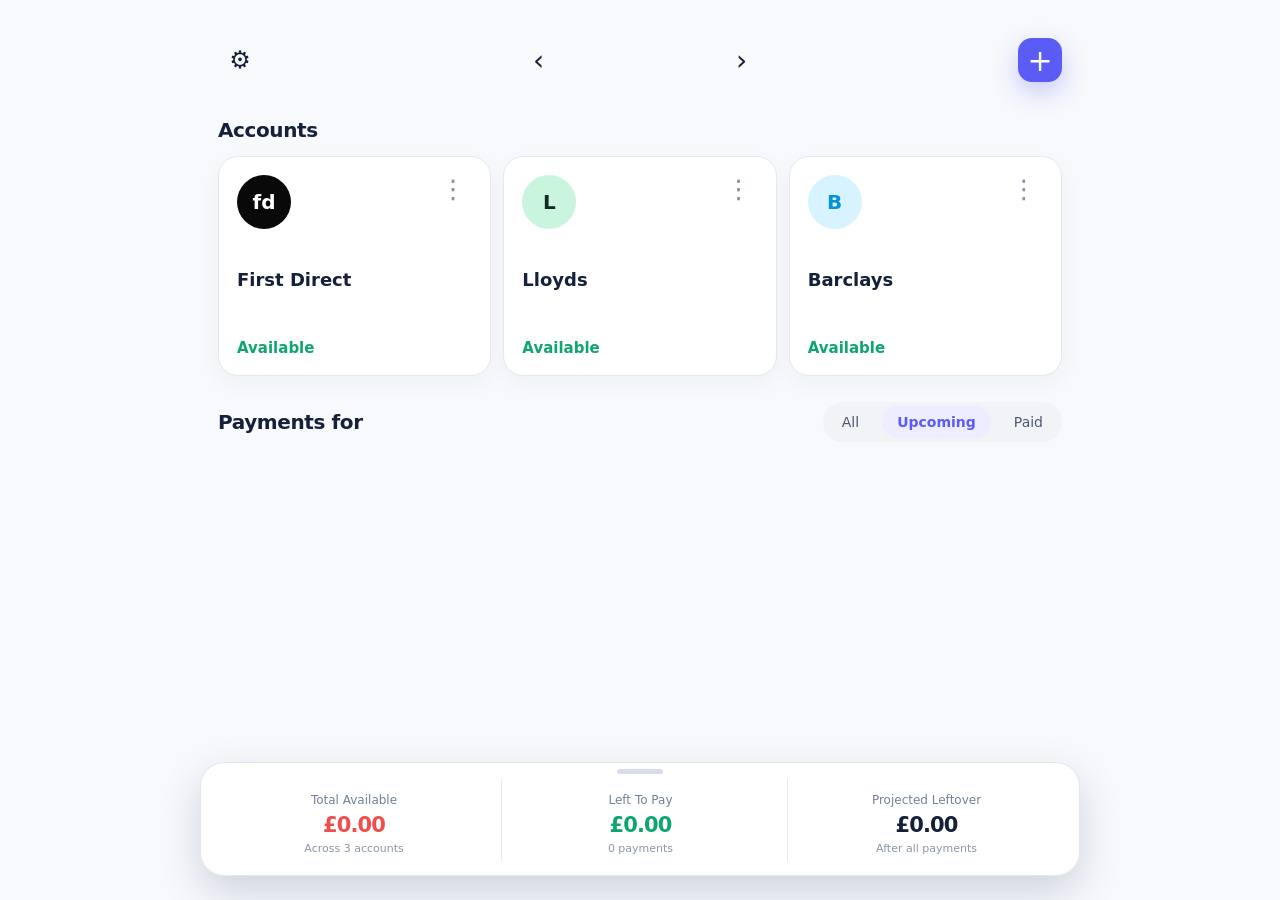
==== money_manager/templates/index.html @ 12789893 "Open wages on the upcoming payday cycle" ====
<!DOCTYPE html>
<html lang="en">
<head>
  <meta charset="UTF-8" />
  <meta name="viewport" content="width=device-width, initial-scale=1, viewport-fit=cover" />
  <meta name="theme-color" content="#f7f9fc" />
  <title>Expense Tracker Prototype</title>
  <style>
    :root{
      --bg:#f7f9fc;
      --card:#ffffff;
      --text:#15203a;
      --muted:#73809a;
      --line:#e3e8f1;
      --purple:#5b5bf5;
      --purple-soft:#eeedff;
      --green:#10a56f;
      --red:#ef4e4e;
      --orange:#ff8a32;
      --shadow:0 14px 40px rgba(25,39,75,.10);
      --radius:22px;
    }

    *{box-sizing:border-box}
    html{background:var(--bg)}
    body{
      margin:0;
      min-height:100vh;
      font-family:Inter,ui-sans-serif,system-ui,-apple-system,BlinkMacSystemFont,"Segoe UI",sans-serif;
      background:var(--bg);
      color:var(--text);
      padding-bottom:190px;
    }

    button,input{font:inherit}
    button{cursor:pointer}

    .desktop-sidebar{display:none}

    .app-shell{
      width:min(100%,900px);
      margin:0 auto;
      padding:18px 18px 40px;
    }

    .mobile-header{
      position:sticky;
      top:0;
      z-index:20;
      display:grid;
      grid-template-columns:44px 1fr 44px;
      align-items:center;
      gap:10px;
      padding:calc(10px + env(safe-area-inset-top)) 0 14px;
      background:rgba(247,249,252,.92);
      backdrop-filter:blur(16px);
    }

    .icon-btn{
      width:44px;height:44px;border:0;border-radius:14px;
      display:grid;place-items:center;
      background:transparent;color:var(--text);
      font-size:24px;
    }

    .add-btn{
      background:var(--purple);
      color:white;
      box-shadow:0 10px 24px rgba(91,91,245,.30);
      font-size:30px;
      font-weight:300;
    }

    .month-control{
      display:flex;
      align-items:center;
      justify-content:center;
      gap:12px;
    }

    .month-control button{
      width:34px;height:34px;border:0;background:transparent;
      font-size:28px;color:var(--text);
    }

    .month-title{
      min-width:145px;
      text-align:center;
      font-weight:850;
      font-size:25px;
      letter-spacing:-.03em;
    }

    .section{
      margin-top:22px;
    }

    .section-head{
      display:flex;
      justify-content:space-between;
      align-items:center;
      gap:12px;
      margin-bottom:14px;
    }

    .section-head h2{
      margin:0;
      font-size:20px;
      letter-spacing:-.02em;
    }

    .accounts-scroll{
      display:grid;
      grid-auto-flow:column;
      grid-auto-columns:minmax(210px,72%);
      gap:12px;
      overflow-x:auto;
      padding-bottom:4px;
      scroll-snap-type:x mandatory;
      scrollbar-width:none;
    }
    .accounts-scroll::-webkit-scrollbar{display:none}

    .account-card{
      scroll-snap-align:start;
      border:1px solid var(--line);
      background:var(--card);
      border-radius:20px;
      padding:18px;
      min-height:210px;
      box-shadow:0 8px 22px rgba(35,49,85,.04);
      display:flex;
      flex-direction:column;
      justify-content:space-between;
    }

    .account-top{
      display:flex;
      align-items:flex-start;
      justify-content:space-between;
      gap:12px;
    }

    .account-logo{
      width:54px;height:54px;border-radius:50%;
      display:grid;place-items:center;
      font-weight:900;font-size:20px;
    }

    .fd{background:#090909;color:white}
    .ll{background:#c9f4de;color:#122a24}
    .ba{background:#d7f3ff;color:#0694d9}

    .menu-dots{
      border:0;background:transparent;color:#8490a6;
      font-size:26px;line-height:1;
    }

    .account-name{
      font-size:18px;
      font-weight:750;
      margin-bottom:8px;
    }

    .balance-input{
      width:100%;
      border:0;
      padding:0;
      background:transparent;
      color:var(--text);
      font-size:28px;
      font-weight:850;
      outline:none;
    }

    .available{
      margin-top:8px;
      font-size:15px;
      font-weight:700;
      color:var(--green);
    }

    .filter-tabs{
      display:flex;
      gap:8px;
      background:#f1f3f7;
      border-radius:999px;
      padding:4px;
    }

    .filter-tabs button{
      border:0;
      background:transparent;
      color:#4d5870;
      padding:8px 15px;
      border-radius:999px;
      font-size:14px;
    }

    .filter-tabs button.active{
      background:var(--purple-soft);
      color:var(--purple);
      font-weight:750;
    }

    .payments{
      display:grid;
      gap:9px;
    }

    .payment-card{
      display:grid;
      grid-template-columns:48px minmax(0,1fr) auto 34px 26px;
      align-items:center;
      gap:12px;
      background:var(--card);
      border:1px solid var(--line);
      border-radius:18px;
      padding:13px 12px;
      min-height:82px;
      box-shadow:0 5px 16px rgba(35,49,85,.035);
    }

    .payment-card.paid{
      opacity:.68;
      background:#f7fbf9;
    }

    .payment-card.auto-payment{
      grid-template-columns:48px minmax(0,1fr) auto 26px;
    }

    .payment-icon{
      width:46px;height:46px;border-radius:50%;
      display:grid;place-items:center;
      background:#fff0e6;color:var(--orange);
      font-size:19px;font-weight:850;
      overflow:hidden;
    }
    .payment-icon.custom-icon{font-size:22px}
    .payment-icon img{width:100%;height:100%;object-fit:cover}

    .payment-card:nth-child(3n+2) .payment-icon{background:#eeebff;color:var(--purple)}
    .payment-card:nth-child(3n+3) .payment-icon{background:#e4f7ff;color:#149bd1}

    .payment-copy{min-width:0}
    .payment-name{
      font-size:16px;
      font-weight:780;
      white-space:nowrap;
      overflow:hidden;
      text-overflow:ellipsis;
    }

    .payment-meta{
      margin-top:5px;
      color:var(--red);
      font-size:13px;
    }

    .payment-card.paid .payment-meta{color:var(--green)}

    .amount-input{
      width:94px;
      border:0;
      background:transparent;
      text-align:right;
      font-size:17px;
      font-weight:800;
      color:var(--text);
      padding:4px;
    }

    .check{
      width:28px;height:28px;
      border:2px solid #b7c0cf;
      border-radius:7px;
      background:white;
      display:grid;place-items:center;
      color:white;
      padding:0;
      font-size:17px;
    }

    .check.on{
      background:var(--green);
      border-color:var(--green);
    }

    .more{
      border:0;background:transparent;color:#8a95a9;
      font-size:22px;padding:0;
    }

    .payment-editor{
      grid-column:2 / -1;
      display:none;
      grid-template-columns:1fr 110px 110px auto;
      gap:8px;
      padding-top:10px;
      border-top:1px solid var(--line);
    }

    .payment-card.editing .payment-editor{display:grid}

    .payment-editor input{
      width:100%;
      border:1px solid var(--line);
      border-radius:10px;
      padding:9px 10px;
      background:white;
    }

    .danger{
      border:0;border-radius:10px;
      padding:9px 12px;
      background:#fff0f0;color:var(--red);
    }

    .add-payment-panel{
      display:none;
      margin-top:12px;
      padding:14px;
      border:1px solid var(--line);
      border-radius:18px;
      background:white;
      grid-template-columns:1fr 1fr 110px 100px auto;
      gap:9px;
    }
    .add-payment-panel.open{display:grid}
    .recurring-card{grid-template-columns:48px minmax(0,1fr) 94px 28px 28px}
    .recurring-card .payment-editor{grid-column:2 / -1;grid-template-columns:1fr}
    .add-payment-panel input{
      width:100%;
      border:1px solid var(--line);
      border-radius:11px;
      padding:10px;
    }

    .primary{
      border:0;
      border-radius:11px;
      background:var(--purple);
      color:white;
      padding:10px 14px;
      font-weight:750;
    }

    .empty{
      border:1px dashed #cfd6e3;
      border-radius:18px;
      padding:30px 18px;
      text-align:center;
      color:var(--muted);
      background:white;
    }

    .month-history{
      display:flex;
      gap:8px;
      overflow-x:auto;
      padding-bottom:4px;
      scrollbar-width:none;
    }
    .month-history::-webkit-scrollbar{display:none}
    .calendar-list,.settings-grid,.wage-grid{display:grid;gap:12px}
    .calendar-item,label,.wage-card{border:1px solid var(--line);border-radius:18px;background:white;padding:14px}
    label{display:grid;gap:8px;font-weight:800} label small{font-weight:500;color:var(--muted)} textarea{width:100%;border:1px solid var(--line);border-radius:12px;padding:10px;font:inherit}
    .wage-nav{display:flex;align-items:center;justify-content:center;gap:10px;margin-bottom:14px}
    .wage-cycle-title{font-size:17px;font-weight:900;text-align:center}
    .wage-cycle-sub{margin-top:4px;color:var(--muted);font-size:13px;text-align:center}
    .wage-settings{display:grid;grid-template-columns:repeat(4,minmax(0,1fr));gap:10px}
    .wage-week-head{display:flex;justify-content:space-between;align-items:center;gap:10px;cursor:pointer}
    .wage-week-head h3{margin:0;font-size:17px}.wage-week-total{font-weight:900;color:var(--green)}
    .wage-week-body{margin-top:12px}.wage-week-actions{display:flex;align-items:center;gap:8px}.wage-week-toggle{color:var(--muted);font-size:18px}.wage-card.expanded .wage-week-toggle{transform:rotate(180deg)}
    .wage-fields{display:grid;grid-template-columns:repeat(4,minmax(0,1fr));gap:10px}
    .wage-field{display:grid;gap:6px;font-weight:800;color:var(--text)}
    .wage-field span{font-size:12px;color:var(--muted)}
    .wage-field input{width:100%;min-height:44px;border:1px solid rgba(255,255,255,.7);border-radius:12px;padding:10px;font:inherit;font-size:16px;background:rgba(255,255,255,.82)}
    #wageWeeks{display:grid;gap:12px}
    .wage-card.week-colour-1{background:#fff7ed;border-color:#fed7aa}
    .wage-card.week-colour-2{background:#eef2ff;border-color:#c7d2fe}
    .wage-card.week-colour-3{background:#ecfdf5;border-color:#bbf7d0}
    .wage-card.week-colour-4{background:#fdf2f8;border-color:#fbcfe8}
    .wage-results{display:grid;grid-template-columns:repeat(3,1fr);gap:8px;margin-top:12px;color:var(--muted);font-size:13px}.wage-results strong{display:block;color:var(--text);font-size:16px;margin-top:3px}
    .wage-import-actions{display:flex;flex-wrap:wrap;gap:8px;align-items:center}.wage-import-actions .status{color:var(--muted);font-size:13px}
    .wage-import-preview{display:grid;gap:12px}.import-comparison{display:grid;grid-template-columns:repeat(4,minmax(0,1fr));gap:8px}.import-week{border:1px solid var(--line);border-radius:12px;padding:10px;background:#f8fafc}.import-week strong,.import-week span{display:block}.import-week span{font-size:12px;color:var(--muted);margin-top:5px}
    .shift-table{width:100%;border-collapse:collapse;font-size:13px}.shift-table th,.shift-table td{text-align:left;padding:8px;border-bottom:1px solid var(--line)}.shift-table-wrap{overflow-x:auto}.import-warning{color:var(--orange);font-weight:700}
    .validation-message{color:var(--red);font-size:13px;font-weight:750;margin-top:8px}
    .calendar-item strong{display:block}.calendar-item span{color:var(--muted);font-size:13px}
    .month-pill{
      white-space:nowrap;
      border:1px solid var(--line);
      background:white;
      border-radius:999px;
      padding:8px 12px;
      color:var(--muted);
    }
    .month-pill.active{
      background:var(--purple);
      color:white;
      border-color:var(--purple);
    }

    .floating-summary{
      position:fixed;
      left:50%;
      bottom:76px;
      transform:translateX(-50%);
      z-index:40;
      width:min(calc(100% - 24px),880px);
      background:rgba(255,255,255,.97);
      backdrop-filter:blur(20px);
      border:1px solid rgba(224,229,239,.95);
      border-radius:24px;
      box-shadow:0 16px 40px rgba(25,39,75,.18);
      padding:16px 14px 14px;
      display:grid;
      grid-template-columns:repeat(3,1fr);
      gap:8px;
    }

    .summary-grab{
      position:absolute;
      left:50%;top:6px;transform:translateX(-50%);
      width:46px;height:5px;border-radius:999px;background:#d8dde7;
    }

    .summary-item{
      padding:14px 8px 6px;
      text-align:center;
      min-width:0;
    }
    .summary-item + .summary-item{border-left:1px solid var(--line)}
    .summary-label{font-size:12px;color:var(--muted)}
    .summary-value{
      margin-top:6px;
      font-size:21px;
      font-weight:900;
      letter-spacing:-.04em;
      white-space:nowrap;
    }
    .summary-sub{
      margin-top:5px;
      font-size:11px;
      color:#8a95a8;
    }
    .summary-item:nth-child(2) .summary-value{color:var(--red)}
    .summary-item:nth-child(3) .summary-value{color:var(--green)}
    .floating-summary.wage-summary .summary-item:nth-child(2) .summary-value{color:var(--orange)}

    .bottom-nav{
      position:fixed;
      left:0;right:0;bottom:0;
      z-index:35;
      height:72px;
      padding-bottom:env(safe-area-inset-bottom);
      display:grid;
      grid-template-columns:repeat(5,1fr);
      background:rgba(255,255,255,.97);
      backdrop-filter:blur(18px);
      border-top:1px solid var(--line);
    }

    .bottom-nav button{
      border:0;background:transparent;color:#69768f;
      display:flex;flex-direction:column;align-items:center;justify-content:center;
      gap:4px;font-size:12px;
    }
    .bottom-nav button.active{color:var(--purple)}
    .nav-icon{font-size:22px}

    @media (min-width:760px){
      body{padding-bottom:170px}
      .app-shell{padding:28px 28px 50px}
      .accounts-scroll{
        grid-auto-flow:initial;
        grid-template-columns:repeat(3,1fr);
        overflow:visible;
      }
      .account-card{min-height:220px}
      .payment-card{
        grid-template-columns:52px minmax(0,1fr) 130px 38px 28px;
        padding:14px 16px;
      }
      .payment-card.auto-payment{grid-template-columns:52px minmax(0,1fr) 130px 28px}
      .amount-input{width:120px}
      .floating-summary{bottom:24px}
      .bottom-nav{display:none}
    }

    @media (max-width:520px){
      .month-title{font-size:22px;min-width:125px}
      .filter-tabs button{padding:7px 11px;font-size:13px}
      .payment-card{grid-template-columns:46px minmax(0,1fr) 86px 30px 22px;gap:9px}
      .payment-card.auto-payment{grid-template-columns:46px minmax(0,1fr) 86px 22px}
      .amount-input{width:86px;font-size:16px}
      .payment-editor,.add-payment-panel,.wage-settings,.wage-fields{grid-template-columns:1fr 1fr}
      .wage-results{grid-template-columns:1fr}
      .summary-label{font-size:11px}
      .summary-value{font-size:18px}
      .summary-sub{display:none}
    }
  </style>
</head>
<body>
  <main class="app-shell">
    <header class="mobile-header">
      <button class="icon-btn" id="openSettings" aria-label="Settings">⚙</button>
      <div class="month-control">
        <button id="prevMonth" aria-label="Previous month">‹</button>
        <div class="month-title" id="monthLabel"></div>
        <button id="nextMonth" aria-label="Next month">›</button>
      </div>
      <button class="icon-btn add-btn" id="topAddPayment" aria-label="Add payment">+</button>
    </header>

    <section class="section overview-view">
      <div class="section-head">
        <h2>Accounts</h2>
      </div>

      <div class="accounts-scroll">
        <article class="account-card">
          <div class="account-top">
            <div class="account-logo fd">fd</div>
            <button class="menu-dots" aria-label="Account menu">⋮</button>
          </div>
          <div>
            <div class="account-name">First Direct</div>
            <input class="balance-input" id="firstDirect" type="text" inputmode="decimal" />
            <div class="available" id="firstDirectStatus">Available</div>
          </div>
        </article>

        <article class="account-card">
          <div class="account-top">
            <div class="account-logo ll">L</div>
            <button class="menu-dots" aria-label="Account menu">⋮</button>
          </div>
          <div>
            <div class="account-name">Lloyds</div>
            <input class="balance-input" id="lloyds" type="text" inputmode="decimal" />
            <div class="available">Available</div>
          </div>
        </article>

        <article class="account-card">
          <div class="account-top">
            <div class="account-logo ba">B</div>
            <button class="menu-dots" aria-label="Account menu">⋮</button>
          </div>
          <div>
            <div class="account-name">Barclays</div>
            <input class="balance-input" id="barclays" type="text" inputmode="decimal" />
            <div class="available">Available</div>
          </div>
        </article>
      </div>
    </section>

    <section class="section overview-view">
      <div class="section-head">
        <h2>Payments for <span id="activePaydayLabel"></span></h2>
        <div class="filter-tabs">
          <button data-filter="all">All</button>
          <button class="active" data-filter="upcoming">Upcoming</button>
          <button data-filter="paid">Paid</button>
        </div>
      </div>

      <div class="payments" id="paymentsList"></div>

      <div class="add-payment-panel" id="addPanel">
        <input id="newName" placeholder="Payment name" />
        <input id="newAmount" type="number" step="0.01" placeholder="Amount" />
        <input id="newDay" type="number" min="1" max="31" placeholder="Due day" />
        <button class="primary" id="addPayment">Add</button>
      </div>
    </section>

    <section class="section app-view" id="calendarView" hidden>
      <div class="section-head"><h2>Payday calendar</h2></div>
      <div class="calendar-list" id="calendarList"></div>
    </section>

    <section class="section app-view" id="historyView" hidden>
      <div class="section-head"><h2>Payday history</h2></div>
      <div class="month-history" id="monthHistory"></div>
    </section>

    <section class="section app-view" id="wagesView" hidden>
      <div class="section-head"><h2>Wage Forecast</h2></div>
      <div class="wage-nav">
        <div>
          <div class="wage-cycle-title" id="wageCycleTitle"></div>
          <div class="wage-cycle-sub">Four consecutive payroll weeks</div>
        </div>
      </div>
      <div class="wage-grid">
        <div class="wage-card">
          <div class="validation-message" id="wageValidation" hidden></div>
          <div class="wage-import-actions"><button id="testRota">Test Rota Importer connection</button><button id="restoreRota" hidden>Restore pre-import values</button><span class="status" id="rotaStatus"></span></div>
        </div>
        <div class="wage-card wage-import-preview" id="rotaPreview" hidden></div>
        <div id="wageWeeks"></div>
      </div>
    </section>

    <section class="section app-view" id="settingsView" hidden>
      <div class="section-head"><h2>Settings</h2><button class="primary" id="saveSettings">Save</button></div>
      <div class="settings-grid">
        <label>Paydays <small>Use exact dates, one per line. The app builds periods from these dates instead of months.</small><textarea id="paydaysInput" rows="7"></textarea></label>
        <label>Daily food amount <small>Used to calculate Food automatically from the days left in the current pay cycle.</small><input id="dailyFoodAmount" type="number" step="0.01" min="0" /></label>
        <label>Daily petrol amount <small>Used to calculate Petrol automatically from the days left in the current pay cycle.</small><input id="dailyPetrolAmount" type="number" step="0.01" min="0" /></label>
        <label>Hourly rate <small>Used by all wage calculations.</small><input id="wageHourlyRate" type="number" step="0.01" min="0" inputmode="decimal" /></label>
        <label>PAYE % <small>Estimated tax deduction for wage forecasts.</small><input id="wagePayePercent" type="number" step="0.01" min="0" max="100" inputmode="decimal" /></label>
        <label>NI % <small>Estimated national insurance deduction for wage forecasts.</small><input id="wageNiPercent" type="number" step="0.01" min="0" max="100" inputmode="decimal" /></label>
        <label>Fixed deductions <small>Fixed deductions taken after PAYE and NI.</small><input id="wageFixedDeductions" type="number" step="0.01" min="0" inputmode="decimal" /></label>
        <div>
          <h3>Recurring payments</h3>
          <div id="recurringList" class="payments"></div>
          <div class="add-payment-panel open recurring-add">
            <input id="recName" placeholder="Name" />
            <input id="recIcon" placeholder="Icon (emoji or image URL)" />
            <input id="recAmount" type="number" step="0.01" placeholder="Amount" />
            <input id="recDay" type="number" min="1" max="31" placeholder="Due day" />
            <button class="primary" id="addRecurring">Add recurring</button>
          </div>
        </div>
      </div>
    </section>
  </main>

  <aside class="floating-summary" aria-label="Budget totals">
    <div class="summary-grab"></div>
    <div class="summary-item">
      <div class="summary-label">Total Available</div>
      <div class="summary-value" id="totalAvailable">£0.00</div>
      <div class="summary-sub">Across 3 accounts</div>
    </div>
    <div class="summary-item">
      <div class="summary-label">Left To Pay</div>
      <div class="summary-value" id="leftToPay">£0.00</div>
      <div class="summary-sub" id="remainingPayments">0 payments</div>
    </div>
    <div class="summary-item">
      <div class="summary-label">Projected Leftover</div>
      <div class="summary-value" id="leftover">£0.00</div>
      <div class="summary-sub">After all payments</div>
    </div>
  </aside>

  <nav class="bottom-nav" aria-label="Main navigation">
    <button class="active" data-view="overview"><span class="nav-icon">⌂</span><span>Overview</span></button>
    <button data-view="calendar"><span class="nav-icon">▣</span><span>Calendar</span></button>
    <button data-view="history"><span class="nav-icon">↶</span><span>History</span></button>
    <button data-view="wages"><span class="nav-icon">£</span><span>Wages</span></button>
    <button data-view="settings"><span class="nav-icon">⚙</span><span>Settings</span></button>
  </nav>

<script>
  const formatMoney = value => new Intl.NumberFormat('en-GB', {style:'currency', currency:'GBP'}).format(Number(value || 0));
  const pad = n => String(n).padStart(2,'0');
  const dateKey = d => `${d.getFullYear()}-${pad(d.getMonth()+1)}-${pad(d.getDate())}`;
  const parseLocalDate = value => { const [y,m,d] = value.split('-').map(Number); return new Date(y, m - 1, d); };
  const paydayName = value => parseLocalDate(value).toLocaleDateString('en-GB',{day:'numeric',month:'long',year:'numeric'});

  const parseMoney = value => Number(String(value || '').replace(/[^0-9.-]/g, '')) || 0;
  const clampNumber = (value, min = 0, max = Infinity) => Math.min(max, Math.max(min, Number(value || 0) || 0));
  const clampMinutes = value => Math.floor(clampNumber(value, 0, 59));
  const addDays = (date, days) => { const next = new Date(date); next.setDate(next.getDate() + days); return next; };
  const isAutoDailyPayment = payment => ['food', 'petrol'].includes(String(payment.name || '').trim().toLowerCase());
  const dailyAmountFor = payment => String(payment.name || '').trim().toLowerCase() === 'food' ? Number(state.settings.dailyFoodAmount || 0) : Number(state.settings.dailyPetrolAmount || 0);
  function daysLeftInPayCycle(){
    const today = new Date(); today.setHours(0,0,0,0);
    const nextPayday = nextPaydayAfterToday();
    if(!nextPayday) return 0;
    const payday = parseLocalDate(nextPayday); payday.setHours(0,0,0,0);
    return Math.max(0, Math.ceil((payday - today) / 86400000));
  }
  function isCurrentPaydayPeriod(){
    return currentPayday === currentPaydayPeriod();
  }
  function isFuturePaydayPeriod(){
    return currentPayday > currentPaydayPeriod();
  }
  function recurringAmountFor(payment){
    const recurring = state.recurringPayments.find(item => item.id === payment.recurringId || String(item.name || '').trim().toLowerCase() === String(payment.name || '').trim().toLowerCase());
    return Number((recurring || payment).amount || 0);
  }
  function calculatedPaymentAmount(payment){
    return Number(payment.amount || 0);
  }
  function syncAutomaticPayments(){
    const data = ensurePayday();
    const useDailyCalculation = isCurrentPaydayPeriod();
    data.payments.forEach(payment => {
      if(isAutoDailyPayment(payment)){
        payment.paid = false;
        payment.amount = Number((useDailyCalculation ? daysLeftInPayCycle() * dailyAmountFor(payment) : recurringAmountFor(payment)).toFixed(2));
      }
    });
  }

  let state = {settings:{paydays:[], dailyFoodAmount:15, dailyPetrolAmount:3.71}, recurringPayments:[], months:{}, wageForecast:{settings:{hourlyRate:14.48,payePercent:10,niPercent:8,fixedDeductions:15.4},cycles:{}}};
  let currentPayday = null;
  let currentWagePayday = null;
  let activeFilter = 'upcoming';
  let activeView = 'overview';

  async function apiSave(){
    await fetch('api/budget', {method:'PUT', headers:{'Content-Type':'application/json'}, body:JSON.stringify(state)});
  }

  function sortedPaydays(){
    return [...new Set(state.settings.paydays)].filter(Boolean).sort();
  }

  function unlockDateForPayday(paydayKey){
    const payday = parseLocalDate(paydayKey);
    const daysSinceMonday = (payday.getDay() + 6) % 7;
    return addDays(payday, -daysSinceMonday);
  }

  function isFirstDirectUnlocked(paydayKey){
    const today = new Date(); today.setHours(0,0,0,0);
    return today >= unlockDateForPayday(paydayKey);
  }

  function currentPaydayPeriod(){
    const today = dateKey(new Date());
    const paydays = sortedPaydays();
    return [...paydays].reverse().find(day => day <= today) || paydays.find(day => day > today) || today;
  }

  function nextPaydayAfterToday(){
    const today = dateKey(new Date());
    return sortedPaydays().find(day => day > today);
  }

  function nearestPayday(){
    return currentPaydayPeriod();
  }


  const companyIcons = {
    rent:'🏠', 'council tax':'🏛️', internet:'🌐', energy:'⚡', water:'💧', 'energy credit':'⚡', 'car tax':'🚗', aa:'🛟', admiral:'🚘', petrol:'⛽', barclayloan:'🏦', 'icloud drive':'☁️', vodafone:'📱', food:'🛒', 'youtube premium':'▶️', 'google drive':'△', 'first direct':'🏦', 'apple care':'🍎', barclaycard:'💳', puregym:'🏋️', chatgpt:'✦', paypal:'P'
  };

  function companyIconFor(name){
    return companyIcons[String(name || '').trim().toLowerCase()] || '';
  }

  function iconMarkup(payment){
    const icon = String(payment.icon || companyIconFor(payment.name) || '').trim();
    if(icon){
      const safeIcon = escapeHtml(icon);
      const isRemoteImage = /^https?:\/\//i.test(icon);
      const isImage = isRemoteImage || icon.startsWith('data:image/');
      const imageSrc = isRemoteImage ? `api/icon?url=${encodeURIComponent(icon)}` : safeIcon;
      return `<div class="payment-icon custom-icon">${isImage ? `<img src="${imageSrc}" alt="" loading="lazy">` : safeIcon}</div>`;
    }
    return `<div class="payment-icon">${escapeHtml(String(payment.name || '').slice(0,2).toUpperCase())}</div>`;
  }

  function escapeHtml(value){
    return String(value).replace(/[&<>"']/g, char => ({'&':'&amp;','<':'&lt;','>':'&gt;','"':'&quot;',"'":'&#39;'}[char]));
  }

  function paymentFromRecurring(payment){
    return {...payment, icon: payment.icon || companyIconFor(payment.name), id:crypto.randomUUID?.() || String(Math.random()), recurringId:payment.id, paid:false};
  }

  function syncRecurringPaymentsForPayday(paydayKey){
    const month = state.months[paydayKey];
    if(!month) return;
    month.payments ||= [];
    const isFutureMonth = paydayKey > currentPaydayPeriod();
    const activeRecurring = state.recurringPayments.filter(payment => payment.active !== false);
    activeRecurring.forEach(recurring => {
      const existing = month.payments.find(payment => payment.recurringId === recurring.id);
      if(existing){
        existing.name = recurring.name;
        existing.day = recurring.day;
        existing.icon = recurring.icon || companyIconFor(recurring.name);
        const usesCurrentDailyAmount = !isFutureMonth && isAutoDailyPayment(existing);
        if(!usesCurrentDailyAmount && (isFutureMonth || !existing.paid)) existing.amount = Number(recurring.amount || 0);
      }else if(isFutureMonth){
        month.payments.push(paymentFromRecurring(recurring));
      }
    });
    if(isFutureMonth){
      const activeIds = new Set(activeRecurring.map(payment => payment.id));
      month.payments = month.payments.filter(payment => !payment.recurringId || activeIds.has(payment.recurringId));
    }
  }

  function syncFutureRecurringPayments(){
    Object.keys(state.months).forEach(syncRecurringPaymentsForPayday);
  }

  function ensurePayday(){
    if(!currentPayday) currentPayday = nearestPayday();
    if(!state.months[currentPayday]){
      state.months[currentPayday] = {
        balances:{firstDirect:0,lloyds:0,barclays:0},
        payments: state.recurringPayments.filter(p=>p.active !== false).map(paymentFromRecurring)
      };
    }
    syncRecurringPaymentsForPayday(currentPayday);
    return state.months[currentPayday];
  }

  function dueDate(day){
    const base = parseLocalDate(currentPayday);
    const due = new Date(base.getFullYear(), base.getMonth(), Math.min(Number(day)||1,31));
    if(due < base) due.setMonth(due.getMonth()+1);
    return due;
  }

  function dueText(day, paid){
    return `${paid ? 'Paid' : 'Due'} ${dueDate(day).toLocaleDateString('en-GB',{day:'numeric',month:'short',year:'numeric'})}`;
  }

  function render(){
    const data = ensurePayday();
    document.getElementById('monthLabel').textContent = paydayName(currentPayday);
    document.getElementById('activePaydayLabel').textContent = paydayName(currentPayday);
    const futurePayday = isFuturePaydayPeriod();
    const firstDirectUnlocked = !futurePayday || isFirstDirectUnlocked(currentPayday);
    if(futurePayday && firstDirectUnlocked && !data.firstDirectEstimateApplied){
      data.balances.firstDirect = calculateWageTotals(currentPayday).net;
      data.firstDirectEstimateApplied = true;
      apiSave();
    }
    ['firstDirect','lloyds','barclays'].forEach(id=>{
      const input = document.getElementById(id);
      const estimatedFirstDirect = id === 'firstDirect' && futurePayday && !firstDirectUnlocked;
      const displayValue = estimatedFirstDirect ? calculateWageTotals(currentPayday).net : (data.balances[id] || 0);
      input.value = formatMoney(displayValue);
      input.readOnly = estimatedFirstDirect;
      input.onfocus = () => input.select();
      input.oninput = e => { if(estimatedFirstDirect) return; data.balances[id] = parseMoney(e.target.value); apiSave(); updateSummary(); };
      input.onblur = () => input.value = formatMoney(estimatedFirstDirect ? calculateWageTotals(currentPayday).net : (data.balances[id] || 0));
    });
    firstDirectStatus.textContent = futurePayday && !firstDirectUnlocked ? 'Estimated' : 'Available';
    renderPayments(); updateSummary(); renderHistory(); renderCalendar(); renderWages(); renderSettings(); setView(activeView);
  }

  function renderPayments(){
    syncAutomaticPayments();
    const data = ensurePayday(); const list = document.getElementById('paymentsList'); list.innerHTML = '';
    const filtered = data.payments.filter(p => activeFilter === 'all' || (activeFilter === 'paid' ? p.paid : !p.paid)).sort((a,b)=>Number(a.paid)-Number(b.paid) || dueDate(a.day)-dueDate(b.day));
    if(!filtered.length){ list.innerHTML = `<div class="empty">No ${activeFilter === 'all' ? '' : activeFilter} payments for this payday.</div>`; return; }
    filtered.forEach(payment=>{
      const row = document.createElement('article'); row.className = `payment-card ${payment.paid ? 'paid' : ''} ${isAutoDailyPayment(payment) ? 'auto-payment' : ''}`;
      row.innerHTML = `${iconMarkup(payment)}<div class="payment-copy"><div class="payment-name">${payment.name}</div><div class="payment-meta">Payment date: ${payment.day || 1} · ${dueText(payment.day,payment.paid)}${isAutoDailyPayment(payment) && isCurrentPaydayPeriod() ? ` · ${daysLeftInPayCycle()} days × ${formatMoney(dailyAmountFor(payment))}` : ''}</div></div><input class="amount-input" type="text" inputmode="decimal" value="${formatMoney(payment.amount)}" ${isAutoDailyPayment(payment) || payment.paid ? 'readonly' : ''}>${isAutoDailyPayment(payment) ? '' : `<button class="check ${payment.paid?'on':''}">${payment.paid?'✓':''}</button>`}<button class="more">⋮</button><div class="payment-editor"><input class="edit-name" value="${payment.name}" ${isAutoDailyPayment(payment) ? 'readonly' : ''}><input class="edit-day" type="number" min="1" max="31" value="${payment.day}"><input class="edit-amount" type="text" inputmode="decimal" value="${formatMoney(payment.amount)}" ${isAutoDailyPayment(payment) || payment.paid ? 'readonly' : ''}><button class="danger">Delete</button></div>`;
      row.querySelector('.amount-input').onchange = e => { if(isAutoDailyPayment(payment) || payment.paid) return; payment.amount = parseMoney(e.target.value); apiSave(); updateSummary(); renderPayments(); };
      const checkButton = row.querySelector('.check');
      if(checkButton) checkButton.onclick = () => { payment.paid = !payment.paid; apiSave(); render(); };
      row.querySelector('.more').onclick = () => row.classList.toggle('editing');
      row.querySelector('.edit-name').onchange = e => { payment.name = e.target.value.trim() || payment.name; apiSave(); renderPayments(); };
      row.querySelector('.edit-day').onchange = e => { payment.day = Math.max(1,Math.min(31,Number(e.target.value || 1))); apiSave(); renderPayments(); };
      row.querySelector('.edit-amount').onchange = e => { if(isAutoDailyPayment(payment) || payment.paid) return; payment.amount = parseMoney(e.target.value); apiSave(); render(); };
      row.querySelector('.danger').onclick = () => { data.payments = data.payments.filter(p=>p.id!==payment.id); apiSave(); render(); };
      list.appendChild(row);
    });
  }

  function updateSummary(){
    const summary = document.querySelector('.floating-summary');
    summary.classList.toggle('wage-summary', activeView === 'wages');
    if(activeView === 'wages'){
      const totals = calculateWageTotals();
      document.querySelectorAll('.summary-label')[0].textContent = 'Gross Pay';
      document.querySelectorAll('.summary-label')[1].textContent = 'Deductions';
      document.querySelectorAll('.summary-label')[2].textContent = 'Estimated Net';
      document.getElementById('totalAvailable').textContent = formatMoney(totals.gross);
      document.getElementById('leftToPay').textContent = formatMoney(totals.deductions);
      document.getElementById('leftover').textContent = formatMoney(totals.net);
      document.querySelectorAll('.summary-sub')[0].textContent = totals.basicLabel;
      document.getElementById('remainingPayments').textContent = `${formatMoney(totals.paye)} PAYE · ${formatMoney(totals.ni)} NI`;
      document.querySelectorAll('.summary-sub')[2].textContent = 'After estimated deductions';
      return;
    }
    document.querySelectorAll('.summary-label')[0].textContent = 'Total Available';
    document.querySelectorAll('.summary-label')[1].textContent = 'Left To Pay';
    document.querySelectorAll('.summary-label')[2].textContent = 'Projected Leftover';
    const usingWageEstimate = isFuturePaydayPeriod() && !isFirstDirectUnlocked(currentPayday);
    document.querySelectorAll('.summary-sub')[0].textContent = usingWageEstimate ? 'Estimated net from wages' : 'Across 3 accounts';
    document.querySelectorAll('.summary-sub')[2].textContent = 'After all payments';
    syncAutomaticPayments();
    const data = ensurePayday(); const wageNet = usingWageEstimate ? calculateWageTotals(currentPayday).net : 0; const savedTotal = Object.values(data.balances).reduce((a,b)=>a+Number(b||0),0); const total = usingWageEstimate ? wageNet : savedTotal; const unpaid = data.payments.filter(p=>!p.paid); const left = unpaid.reduce((a,p)=>a+calculatedPaymentAmount(p),0);
    document.getElementById('totalAvailable').textContent = formatMoney(total); document.getElementById('leftToPay').textContent = formatMoney(left); document.getElementById('leftover').textContent = formatMoney(total-left); document.getElementById('remainingPayments').textContent = `${unpaid.length} payment${unpaid.length===1?'':'s'}`;
  }

  function renderHistory(){
    const history = document.getElementById('monthHistory'); history.innerHTML = '';
    Object.keys(state.months).sort().forEach(key=>{ const btn=document.createElement('button'); btn.className=`month-pill ${key===currentPayday?'active':''}`; btn.textContent=paydayName(key); btn.onclick=()=>{currentPayday=key; currentWagePayday=key; activeView='overview'; render();}; history.appendChild(btn); });
  }

  function renderCalendar(){
    const list = document.getElementById('calendarList'); list.innerHTML='';
    sortedPaydays().forEach(day=>{ const data=state.months[day]; const item=document.createElement('div'); item.className='calendar-item'; item.innerHTML=`<strong>${paydayName(day)}</strong><span>${data ? `${data.payments.length} payments tracked` : 'Not started yet'}</span>`; item.onclick=()=>{currentPayday=day; currentWagePayday=day; activeView='overview'; render();}; list.appendChild(item); });
  }

  function ensureWageForecast(){
    state.wageForecast ||= {settings:{}, cycles:{}};
    state.wageForecast.settings ||= {};
    state.wageForecast.settings.hourlyRate ??= 14.48;
    state.wageForecast.settings.payePercent ??= 10;
    state.wageForecast.settings.niPercent ??= 8;
    state.wageForecast.settings.fixedDeductions ??= 15.4;
    state.wageForecast.cycles ||= {};
    if(!currentWagePayday) currentWagePayday = currentPayday || nearestPayday();
    if(!state.wageForecast.cycles[currentWagePayday]){
      state.wageForecast.cycles[currentWagePayday] = {weeks: [0,1,2,3].map(i=>({label:`Week ${i+1}`, basicHours:39, basicMinutes:0, nightHours:0, nightMinutes:0}))};
    }
    const cycle = state.wageForecast.cycles[currentWagePayday];
    cycle.weeks ||= [];
    while(cycle.weeks.length < 4) cycle.weeks.push({label:`Week ${cycle.weeks.length+1}`, basicHours:39, basicMinutes:0, nightHours:0, nightMinutes:0});
    cycle.weeks = cycle.weeks.slice(0,4);
    return cycle;
  }

  function minutesLabel(totalMinutes){
    const hours = Math.floor(totalMinutes / 60); const minutes = totalMinutes % 60;
    return `${hours} Hours and ${minutes} Minutes`;
  }

  function weekMinutes(week, prefix){
    return Math.round(clampNumber(week[`${prefix}Hours`], 0) * 60) + clampMinutes(week[`${prefix}Minutes`]);
  }

  let availableRotaPreview = null;
  const expandedWageWeeks = new Set();

  async function requestRotaPreview(weekIndex = null, automatic = false){
    const payday = currentWagePayday;
    rotaStatus.textContent = 'Checking Rota Importer…'; rotaPreview.hidden = true;
    try{
      const response = await fetch('api/wages/import-rota-preview', {method:'POST', headers:{'Content-Type':'application/json'}, body:JSON.stringify({payday})});
      const preview = await response.json();
      if(!response.ok) throw new Error(preview.error || 'Rota import failed.');
      if(currentWagePayday !== payday) return;
      availableRotaPreview = preview;
      renderWages();
      rotaStatus.textContent = preview.shifts.length ? `${preview.shifts.length} rota shift${preview.shifts.length === 1 ? '' : 's'} available.` : 'No rota data found for these weeks.';
      if(weekIndex !== null) renderRotaPreview(preview, weekIndex);
    }catch(error){ availableRotaPreview = null; renderWages(); rotaStatus.textContent = automatic ? `Rota check unavailable: ${error.message}` : error.message; }
  }

  function renderRotaPreview(preview, selectedWeek){
    const cycle = ensureWageForecast();
    const comparison = preview.weeks.map((week,index)=>{
      if(index !== selectedWeek) return '';
      const manual = cycle.weeks[index];
      return `<div class="import-week"><strong>Selected week</strong><span>Current: ${escapeHtml(minutesLabel(weekMinutes(manual,'basic')))} basic · ${escapeHtml(minutesLabel(weekMinutes(manual,'night')))} night</span><span>Imported: ${escapeHtml(minutesLabel(week.basic_minutes))} basic · ${escapeHtml(minutesLabel(week.night_minutes))} night</span></div>`;
    }).join('');
    const selected = preview.weeks[selectedWeek];
    const shifts = preview.shifts.filter(shift=>shift.date >= selected.start_date && shift.date <= selected.end_date).map(shift=>`<tr><td>${escapeHtml(shift.date)}</td><td>${escapeHtml(shift.start)}–${escapeHtml(shift.finish)}</td><td>${escapeHtml(minutesLabel(shift.gross_minutes))}</td><td>${escapeHtml(minutesLabel(shift.unpaid_break_minutes))}</td><td>${escapeHtml(minutesLabel(shift.paid_minutes))}</td><td>${escapeHtml(minutesLabel(shift.night_minutes))}</td><td class="import-warning">${escapeHtml(shift.warning || '—')}</td></tr>`).join('');
    rotaPreview.innerHTML = `<h3>Rota import preview</h3><p>${escapeHtml(selected.start_date)} to ${escapeHtml(selected.end_date)}. Saved data has not changed.</p><div class="import-comparison">${comparison}</div><div class="shift-table-wrap"><table class="shift-table"><thead><tr><th>Date</th><th>Start–finish</th><th>Gross</th><th>Unpaid break</th><th>Paid</th><th>Night premium</th><th>Warning</th></tr></thead><tbody>${shifts}</tbody></table></div><div class="wage-import-actions"><button class="primary" id="applyRotaPreview">Apply this week</button><button id="cancelRotaPreview">Cancel</button></div>`;
    rotaPreview.hidden = false;
    rotaPreview.querySelector('#cancelRotaPreview').onclick=()=>{ rotaPreview.hidden=true; rotaPreview.innerHTML=''; rotaStatus.textContent='Import cancelled; saved values were not changed.'; };
    rotaPreview.querySelector('#applyRotaPreview').onclick=async()=>{
      const preImportValues = cycle.weeks.map(week=>({basicHours:week.basicHours,basicMinutes:week.basicMinutes,nightHours:week.nightHours,nightMinutes:week.nightMinutes}));
      const week = preview.weeks[selectedWeek], basic=divmodMinutes(week.basic_minutes), night=divmodMinutes(week.night_minutes); Object.assign(cycle.weeks[selectedWeek], {basicHours:basic.hours,basicMinutes:basic.minutes,nightHours:night.hours,nightMinutes:night.minutes});
      cycle.rotaImport = {imported_at:new Date().toISOString(), requested_date_range:preview.requested_range, source_shift_ids:preview.source_shift_ids, manually_edited_after_import:false, pre_import_values:preImportValues};
      await apiSave(); rotaPreview.hidden=true; rotaPreview.innerHTML=''; renderWages();
    };
  }

  function divmodMinutes(minutes){ return {hours:Math.floor(minutes/60), minutes:minutes%60}; }

  function calculateWageTotals(paydayKey = currentWagePayday){
    const previousWagePayday = currentWagePayday; currentWagePayday = paydayKey;
    const cycle = ensureWageForecast(); currentWagePayday = previousWagePayday; const settings = state.wageForecast.settings;
    const hourlyRate = clampNumber(settings.hourlyRate, 0); const payePercent = clampNumber(settings.payePercent, 0, 100); const niPercent = clampNumber(settings.niPercent, 0, 100); const fixedDeductions = clampNumber(settings.fixedDeductions, 0);
    let gross = 0, basicMinutesTotal = 0, nightMinutesTotal = 0;
    const weeks = cycle.weeks.map((week, index)=>{
      week.label ||= `Week ${index + 1}`;
      week.basicHours = clampNumber(week.basicHours, 0); week.basicMinutes = clampMinutes(week.basicMinutes); week.nightHours = clampNumber(week.nightHours, 0); week.nightMinutes = clampMinutes(week.nightMinutes);
      const basicMinutes = Math.round(week.basicHours * 60 + week.basicMinutes); const nightMinutes = Math.round(week.nightHours * 60 + week.nightMinutes);
      const basicPay = basicMinutes / 60 * hourlyRate; const nightPremium = nightMinutes / 60 * hourlyRate / 3; const weekGross = basicPay + nightPremium;
      gross += weekGross; basicMinutesTotal += basicMinutes; nightMinutesTotal += nightMinutes;
      return {...week, basicPay, nightPremium, gross: weekGross};
    });
    const paye = gross * payePercent / 100; const ni = gross * niPercent / 100; const deductions = paye + ni + fixedDeductions;
    return {weeks, gross, paye, ni, deductions, net:gross-deductions, basicLabel:minutesLabel(basicMinutesTotal), nightLabel:minutesLabel(nightMinutesTotal)};
  }

  function validateWages(){
    const messages = [];
    if(!sortedPaydays().length) messages.push('Add at least one payday in Settings before forecasting wages.');
    const settings = state.wageForecast?.settings || {};
    if(Number(settings.hourlyRate || 0) < 0) messages.push('Hourly rate cannot be negative.');
    if(Number(settings.fixedDeductions || 0) < 0) messages.push('Fixed deductions cannot be negative.');
    ['payePercent','niPercent'].forEach(key=>{ if(Number(settings[key] || 0) < 0 || Number(settings[key] || 0) > 100) messages.push('Percentages must be between 0 and 100.'); });
    ensureWageForecast().weeks.forEach((week, index)=>{
      ['basicMinutes','nightMinutes'].forEach(key=>{ if(Number(week[key] || 0) < 0 || Number(week[key] || 0) > 59) messages.push(`Week ${index + 1} minutes must be between 0 and 59.`); });
      ['basicHours','nightHours'].forEach(key=>{ if(Number(week[key] || 0) < 0) messages.push(`Week ${index + 1} hours cannot be negative.`); });
    });
    wageValidation.hidden = !messages.length; wageValidation.textContent = [...new Set(messages)].join(' ');
  }

  function wageWeekNumber(weekStart){
    const reference = parseLocalDate('2026-06-14');
    return 36 + Math.round((weekStart - reference) / 604800000);
  }

  function renderWages(){
    currentWagePayday = currentPayday || currentWagePayday;
    const cycle = ensureWageForecast(); const settings = state.wageForecast.settings; const payday = parseLocalDate(currentWagePayday); const start = addDays(payday, -39);
    wageCycleTitle.textContent = `${paydayName(currentWagePayday)} payday`;
    wageCycleTitle.nextElementSibling.textContent = `${start.toLocaleDateString('en-GB',{day:'numeric',month:'short'})} – ${payday.toLocaleDateString('en-GB',{day:'numeric',month:'short',year:'numeric'})}`;
    wageHourlyRate.value = Number(settings.hourlyRate || 0).toFixed(2); wagePayePercent.value = Number(settings.payePercent || 0); wageNiPercent.value = Number(settings.niPercent || 0); wageFixedDeductions.value = Number(settings.fixedDeductions || 0).toFixed(2);
    const imported = cycle.rotaImport; restoreRota.hidden = !imported?.pre_import_values;
    rotaStatus.textContent = imported ? `Imported ${new Date(imported.imported_at).toLocaleString('en-GB')}${imported.manually_edited_after_import ? ' · manually edited since import' : ''}` : '';
    const totals = calculateWageTotals(); wageWeeks.innerHTML = '';
    totals.weeks.forEach((week, index)=>{
      const weekStart = addDays(start, index * 7); const weekEnd = addDays(weekStart, 6);
      const card = document.createElement('article'); card.className = `wage-card week-colour-${index + 1}${expandedWageWeeks.has(index) ? ' expanded' : ''}`;
      const weekNumber = wageWeekNumber(weekStart);
      const previewMatchesPayday = availableRotaPreview && String(availableRotaPreview.payday) === String(currentWagePayday);
      const rotaWeek = previewMatchesPayday ? availableRotaPreview.weeks[index] : null;
      // The backend assigns shifts to payroll weeks, so use that assignment
      // rather than trying to reconstruct it from date strings in the browser.
      const hasRotaData = Number(rotaWeek?.shift_count || 0) > 0;
      card.innerHTML = `<div class="wage-week-head" role="button" tabindex="0" aria-expanded="${expandedWageWeeks.has(index)}"><div><h3>Week ${weekNumber}</h3></div><div class="wage-week-actions">${hasRotaData ? `<button class="primary week-import" type="button">${imported ? 'Re-import' : 'Import'} rota</button>` : ''}<div class="wage-week-total">${formatMoney(week.gross)}</div><span class="wage-week-toggle">⌄</span></div></div><div class="wage-week-body" ${expandedWageWeeks.has(index) ? '' : 'hidden'}><div class="wage-cycle-sub">w/c ${weekStart.toLocaleDateString('en-GB',{day:'numeric',month:'short'})} · ${weekStart.toLocaleDateString('en-GB',{day:'numeric',month:'short'})} – ${weekEnd.toLocaleDateString('en-GB',{day:'numeric',month:'short'})}</div><div class="wage-fields"><label class="wage-field"><span>Basic hours</span><input data-index="${index}" data-key="basicHours" type="number" min="0" step="0.01" inputmode="decimal" value="${week.basicHours}"></label><label class="wage-field"><span>Basic minutes</span><input data-index="${index}" data-key="basicMinutes" type="number" min="0" max="59" step="1" inputmode="numeric" value="${week.basicMinutes}"></label><label class="wage-field"><span>Night premium hours</span><input data-index="${index}" data-key="nightHours" type="number" min="0" step="0.01" inputmode="decimal" value="${week.nightHours}"></label><label class="wage-field"><span>Night premium minutes</span><input data-index="${index}" data-key="nightMinutes" type="number" min="0" max="59" step="1" inputmode="numeric" value="${week.nightMinutes}"></label></div><div class="wage-results"><div>Basic pay<strong>${formatMoney(week.basicPay)}</strong></div><div>Night premium<strong>${formatMoney(week.nightPremium)}</strong></div><div>Week gross<strong>${formatMoney(week.gross)}</strong></div></div></div>`;
      const toggleWeek=()=>{ expandedWageWeeks.has(index) ? expandedWageWeeks.delete(index) : expandedWageWeeks.add(index); renderWages(); };
      card.querySelector('.wage-week-head').onclick=e=>{ if(!e.target.closest('.week-import')) toggleWeek(); };
      card.querySelector('.wage-week-head').onkeydown=e=>{ if(e.key === 'Enter' || e.key === ' '){ e.preventDefault(); toggleWeek(); } };
      const weekImport = card.querySelector('.week-import'); if(weekImport) weekImport.onclick=e=>{ e.stopPropagation(); renderRotaPreview(availableRotaPreview,index); };
      card.querySelectorAll('input').forEach(input=>input.onchange=e=>{ const i=Number(e.target.dataset.index); const key=e.target.dataset.key; cycle.weeks[i][key] = key.includes('Minutes') ? clampMinutes(e.target.value) : clampNumber(e.target.value, 0); if(cycle.rotaImport) cycle.rotaImport.manually_edited_after_import=true; apiSave(); renderWages(); updateSummary(); });
      wageWeeks.appendChild(card);
    });
    validateWages(); if(activeView === 'wages') updateSummary();
  }

  function renderSettings(){
    paydaysInput.value = sortedPaydays().join('\n'); dailyFoodAmount.value = Number(state.settings.dailyFoodAmount || 0).toFixed(2); dailyPetrolAmount.value = Number(state.settings.dailyPetrolAmount || 0).toFixed(2); recurringList.innerHTML='';
    state.recurringPayments.forEach(payment=>{ payment.icon ||= companyIconFor(payment.name); const row=document.createElement('article'); row.className='payment-card recurring-card'; row.innerHTML=`${iconMarkup(payment)}<div class="payment-copy"><div class="payment-name">${payment.name}</div><div class="payment-meta">Payment date: ${payment.day || 1} · Icon: ${payment.icon || 'initials'} · Recurring every payday period</div></div><input class="amount-input" type="text" inputmode="decimal" value="${formatMoney(payment.amount)}"><button class="check ${payment.active!==false?'on':''}">${payment.active!==false?'✓':''}</button><button class="more">⋮</button><button class="danger">×</button><div class="payment-editor"><input class="edit-icon" placeholder="Icon (emoji or image URL)" value="${payment.icon || ''}"></div>`; row.querySelector('.amount-input').onchange=e=>{payment.amount=parseMoney(e.target.value); e.target.value=formatMoney(payment.amount); syncFutureRecurringPayments(); apiSave(); render();}; row.querySelector('.more').onclick=()=>row.classList.toggle('editing'); row.querySelector('.edit-icon').onchange=e=>{payment.icon=e.target.value.trim(); syncFutureRecurringPayments(); apiSave(); render();}; row.querySelector('.check').onclick=()=>{payment.active=payment.active===false; syncFutureRecurringPayments(); apiSave(); render();}; row.querySelector('.danger').onclick=()=>{state.recurringPayments=state.recurringPayments.filter(p=>p.id!==payment.id); syncFutureRecurringPayments(); apiSave(); render();}; recurringList.appendChild(row); });
  }

  function setView(view){
    const openingWages = view === 'wages' && activeView !== 'wages';
    activeView=view; document.querySelectorAll('.bottom-nav button').forEach(b=>b.classList.toggle('active', b.dataset.view===view));
    document.querySelectorAll('.app-view').forEach(v=>v.hidden=true);
    document.querySelectorAll('.overview-view').forEach(v=>v.hidden = view !== 'overview');
    document.querySelector('.floating-summary').hidden = !['overview','wages'].includes(view);
    ['calendar','history','wages','settings'].forEach(v=>{ const el=document.getElementById(`${v}View`); if(el) el.hidden = view !== v; });
    if(openingWages){
      // Forecast the pay currently being earned, rather than the payday that
      // has just passed. For example, after 23 July this selects 20 August,
      // whose rota cycle contains weeks 40 and 41.
      const upcomingPayday=nextPaydayAfterToday();
      if(upcomingPayday && upcomingPayday !== currentPayday){ currentPayday=upcomingPayday; currentWagePayday=upcomingPayday; availableRotaPreview=null; render(); }
    }
    updateSummary();
    if(openingWages) requestRotaPreview(null, true);
  }

  function navigatePayday(offset){
    const paydays=sortedPaydays(); const index=paydays.indexOf(currentPayday); const nextIndex=Math.max(0,Math.min(paydays.length-1,index+offset)); const nextPayday=paydays[nextIndex];
    if(!nextPayday || nextPayday === currentPayday) return;
    currentPayday=nextPayday; currentWagePayday=currentPayday; availableRotaPreview=null; render();
    if(activeView === 'wages') requestRotaPreview(null, true);
  }
  prevMonth.onclick = ()=>navigatePayday(-1);
  nextMonth.onclick = ()=>navigatePayday(1);
  document.querySelectorAll('.filter-tabs button').forEach(button=>{ button.onclick=()=>{ activeFilter=button.dataset.filter; document.querySelectorAll('.filter-tabs button').forEach(b=>b.classList.remove('active')); button.classList.add('active'); renderPayments(); }; });
  topAddPayment.onclick = ()=>{ addPanel.classList.toggle('open'); if(addPanel.classList.contains('open')) newName.focus(); };
  addPayment.onclick = ()=>{ const data=ensurePayday(); const name=newName.value.trim(); if(!name) return; data.payments.push({id:crypto.randomUUID?.() || String(Date.now()), name, amount:Number(newAmount.value||0), day:Math.max(1,Math.min(31,Number(newDay.value||1))), paid:false}); newName.value=newAmount.value=newDay.value=''; addPanel.classList.remove('open'); apiSave(); render(); };
  addRecurring.onclick = ()=>{ const name=recName.value.trim(); if(!name) return; const icon=recIcon.value.trim() || companyIconFor(name); state.recurringPayments.push({id:crypto.randomUUID?.() || String(Date.now()), name, icon, amount:Number(recAmount.value||0), day:Math.max(1,Math.min(31,Number(recDay.value||1))), active:true}); recName.value=recIcon.value=recAmount.value=recDay.value=''; syncFutureRecurringPayments(); apiSave(); render(); };
  saveSettings.onclick = ()=>{ state.settings.paydays = paydaysInput.value.split(/\s+/).filter(Boolean).sort(); state.settings.dailyFoodAmount = parseMoney(dailyFoodAmount.value); state.settings.dailyPetrolAmount = parseMoney(dailyPetrolAmount.value); currentPayday = nearestPayday(); currentWagePayday = currentPayday; syncFutureRecurringPayments(); syncAutomaticPayments(); apiSave(); render(); };
  [wageHourlyRate,wagePayePercent,wageNiPercent,wageFixedDeductions].forEach(input=>input.onchange=e=>{ const map={wageHourlyRate:'hourlyRate',wagePayePercent:'payePercent',wageNiPercent:'niPercent',wageFixedDeductions:'fixedDeductions'}; const key=map[e.target.id]; state.wageForecast.settings[key] = key.includes('Percent') ? clampNumber(e.target.value,0,100) : clampNumber(e.target.value,0); apiSave(); renderWages(); updateSummary(); });
  testRota.onclick=async()=>{ testRota.disabled=true; rotaStatus.textContent='Testing Rota Importer connection…'; try{ const response=await fetch('api/wages/rota-status'); const status=await response.json(); rotaStatus.textContent=status.endpoint_reachable ? `Connected to ${status.resolved_hostname}:${status.port}.` : `Connection failed (${status.error || 'unavailable'}).`; }catch(error){ rotaStatus.textContent=`Connection test failed: ${error.message}`; }finally{ testRota.disabled=false; } };
  restoreRota.onclick=async()=>{ const cycle=ensureWageForecast(); const previous=cycle.rotaImport?.pre_import_values; if(!previous) return; previous.forEach((values,index)=>Object.assign(cycle.weeks[index], values)); delete cycle.rotaImport; rotaPreview.hidden=true; await apiSave(); renderWages(); };
  openSettings.onclick = ()=>{ setView('settings'); };
  document.querySelectorAll('.bottom-nav button').forEach(b=>b.onclick=()=>setView(b.dataset.view));

  fetch('api/budget').then(r=>r.json()).then(data=>{ state=data; state.settings ||= {}; state.settings.dailyFoodAmount ??= 15; state.settings.dailyPetrolAmount ??= 3.71; state.wageForecast ||= {settings:{}, cycles:{}}; state.wageForecast.settings ||= {}; state.wageForecast.cycles ||= {}; currentPayday=nearestPayday(); currentWagePayday=currentPayday; render(); });
</script>
</body>
</html>
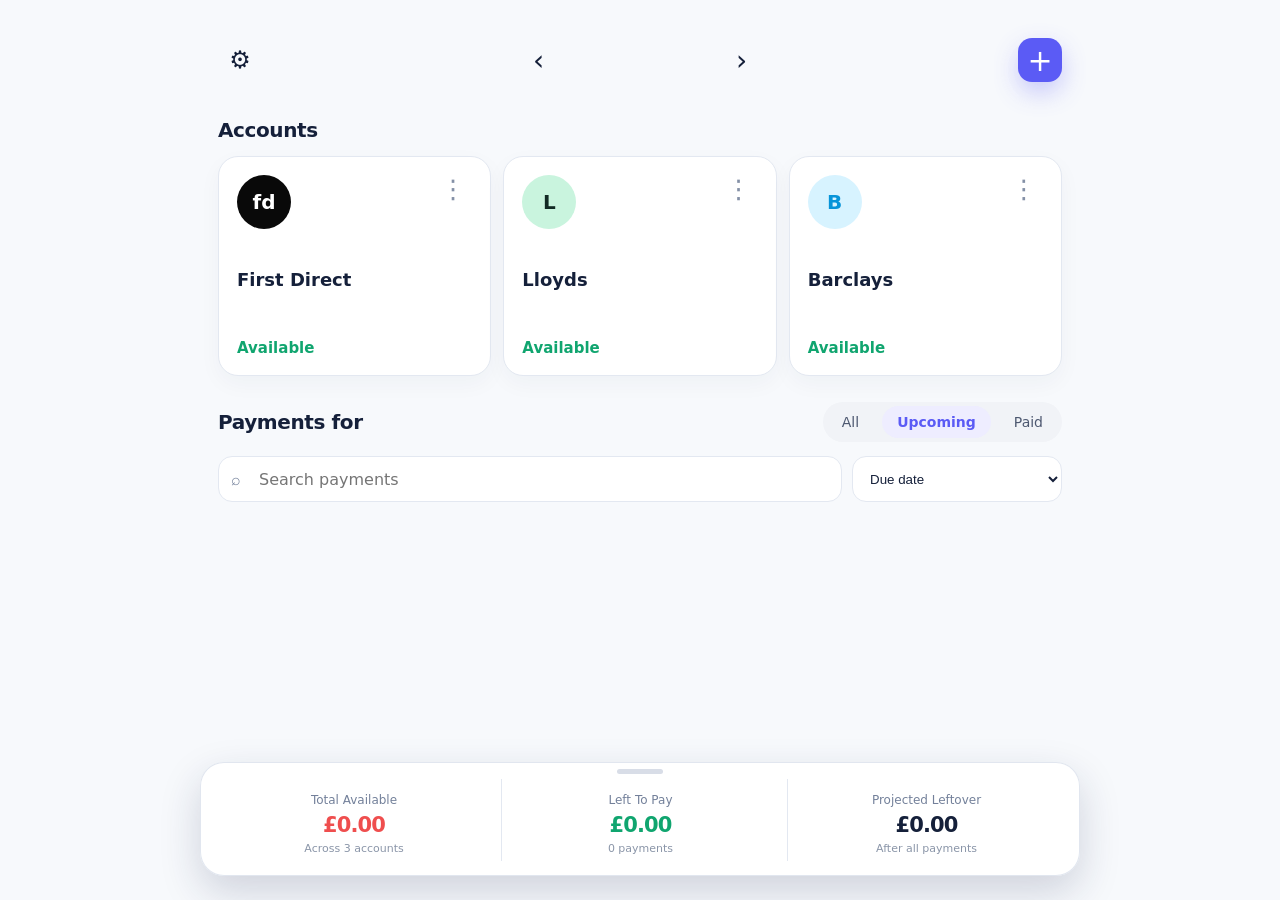
==== commit 6d65bbde: "Add payment search and work calendar" ====
--- a/money_manager/templates/index.html
+++ b/money_manager/templates/index.html
@@ -208,6 +208,11 @@
       gap:9px;
     }
 
+    .payment-tools{display:grid;grid-template-columns:minmax(0,1fr) minmax(150px,210px);gap:10px;margin-bottom:12px}
+    .search-field{position:relative}.search-field span{position:absolute;left:13px;top:50%;transform:translateY(-50%);color:var(--muted);pointer-events:none}
+    .payment-tools input,.payment-tools select{width:100%;height:46px;border:1px solid var(--line);border-radius:14px;background:white;color:var(--text);padding:0 13px;outline:none}
+    .payment-tools input{padding-left:40px}.payment-tools input:focus,.payment-tools select:focus{border-color:var(--purple);box-shadow:0 0 0 3px var(--purple-soft)}
+
     .payment-card{
       display:grid;
       grid-template-columns:48px minmax(0,1fr) auto 34px 26px;
@@ -365,6 +370,18 @@
     .month-history::-webkit-scrollbar{display:none}
     .calendar-list,.settings-grid,.wage-grid{display:grid;gap:12px}
     .calendar-item,label,.wage-card{border:1px solid var(--line);border-radius:18px;background:white;padding:14px}
+    .calendar-shell{overflow:hidden;border:1px solid var(--line);border-radius:22px;background:white;box-shadow:0 8px 22px rgba(35,49,85,.04)}
+    .calendar-toolbar{display:grid;grid-template-columns:44px 1fr 44px;align-items:center;padding:12px;border-bottom:1px solid var(--line)}
+    .calendar-toolbar strong{text-align:center;font-size:19px}.calendar-toolbar button{border:0;border-radius:12px;background:var(--purple-soft);color:var(--purple);height:38px;font-size:23px}
+    .calendar-weekdays,.calendar-grid{display:grid;grid-template-columns:repeat(7,minmax(0,1fr))}
+    .calendar-weekdays div{padding:10px 4px;text-align:center;color:var(--muted);font-size:12px;font-weight:800;border-bottom:1px solid var(--line)}
+    .calendar-day{position:relative;min-height:112px;padding:8px;border-right:1px solid var(--line);border-bottom:1px solid var(--line);background:#fff}
+    .calendar-day:nth-child(7n){border-right:0}.calendar-day.outside{background:#f8fafc;color:#a4adbd}.calendar-day.today .day-number{background:var(--purple);color:white}
+    .day-number{width:27px;height:27px;border-radius:50%;display:grid;place-items:center;font-weight:800;font-size:13px}
+    .calendar-events{display:grid;gap:4px;margin-top:5px}.calendar-event{overflow:hidden;text-overflow:ellipsis;white-space:nowrap;border-radius:6px;padding:3px 5px;font-size:10px;font-weight:750}
+    .calendar-event.shift{background:#e7f8f1;color:#087d55}.calendar-event.payday{background:#eee9ff;color:#4f46d9}.calendar-event.payday.past{background:#edf1f5;color:#657188}
+    .calendar-day.cycle-week-1{box-shadow:inset 0 4px #fb923c}.calendar-day.cycle-week-2{box-shadow:inset 0 4px #818cf8}.calendar-day.cycle-week-3{box-shadow:inset 0 4px #34d399}.calendar-day.cycle-week-4{box-shadow:inset 0 4px #f472b6}
+    .calendar-legend{display:flex;flex-wrap:wrap;gap:12px;padding:12px;color:var(--muted);font-size:12px}.calendar-legend span{display:flex;align-items:center;gap:5px}.legend-dot{width:10px;height:10px;border-radius:3px}
     label{display:grid;gap:8px;font-weight:800} label small{font-weight:500;color:var(--muted)} textarea{width:100%;border:1px solid var(--line);border-radius:12px;padding:10px;font:inherit}
     .wage-nav{display:flex;align-items:center;justify-content:center;gap:10px;margin-bottom:14px}
     .wage-cycle-title{font-size:17px;font-weight:900;text-align:center}
@@ -383,9 +400,11 @@
     .wage-card.week-colour-3{background:#ecfdf5;border-color:#bbf7d0}
     .wage-card.week-colour-4{background:#fdf2f8;border-color:#fbcfe8}
     .wage-results{display:grid;grid-template-columns:repeat(3,1fr);gap:8px;margin-top:12px;color:var(--muted);font-size:13px}.wage-results strong{display:block;color:var(--text);font-size:16px;margin-top:3px}
+    .wage-hours-summary{display:grid;grid-template-columns:repeat(2,1fr);gap:8px;margin-top:12px}.wage-hours-summary div{border:1px solid rgba(15,23,42,.08);border-radius:12px;background:rgba(255,255,255,.55);padding:10px;color:var(--muted);font-size:12px}.wage-hours-summary strong{display:block;margin-top:3px;color:var(--text);font-size:15px}
+    .week-detail-button{margin-top:12px}.week-shift-details{display:grid;gap:10px;margin-top:10px}.week-shift-details[hidden]{display:none}.shift-day{overflow:hidden;border:1px solid rgba(15,23,42,.1);border-radius:12px;background:rgba(255,255,255,.68)}.shift-day h4{margin:0;padding:10px 12px;background:rgba(255,255,255,.7);font-size:14px}.shift-row,.shift-day-total{display:grid;grid-template-columns:minmax(120px,1.4fr) repeat(5,minmax(75px,1fr));gap:8px;padding:9px 12px;border-top:1px solid rgba(15,23,42,.08);align-items:center;font-size:12px}.shift-row span,.shift-day-total span{display:grid;gap:2px;min-width:0}.shift-row small,.shift-day-total small{color:var(--muted)}.shift-day-total{font-weight:850}.shift-empty{color:var(--muted);font-size:13px;text-align:center;padding:12px}
     .wage-import-actions{display:flex;flex-wrap:wrap;gap:8px;align-items:center}.wage-import-actions .status{color:var(--muted);font-size:13px}
-    .wage-import-preview{display:grid;gap:12px}.import-comparison{display:grid;grid-template-columns:repeat(4,minmax(0,1fr));gap:8px}.import-week{border:1px solid var(--line);border-radius:12px;padding:10px;background:#f8fafc}.import-week strong,.import-week span{display:block}.import-week span{font-size:12px;color:var(--muted);margin-top:5px}
-    .shift-table{width:100%;border-collapse:collapse;font-size:13px}.shift-table th,.shift-table td{text-align:left;padding:8px;border-bottom:1px solid var(--line)}.shift-table-wrap{overflow-x:auto}.import-warning{color:var(--orange);font-weight:700}
+    .debug-log{max-height:320px;overflow:auto;white-space:pre-wrap;word-break:break-word;background:#111827;color:#d1fae5;border-radius:12px;padding:12px;font:12px/1.5 ui-monospace,SFMono-Regular,Menlo,monospace}
+    .week-override{margin-top:12px}.week-override-fields[hidden]{display:none}
     .validation-message{color:var(--red);font-size:13px;font-weight:750;margin-top:8px}
     .calendar-item strong{display:block}.calendar-item span{color:var(--muted);font-size:13px}
     .month-pill{
@@ -500,6 +519,15 @@
       .summary-label{font-size:11px}
       .summary-value{font-size:18px}
       .summary-sub{display:none}
+      .payment-tools{grid-template-columns:1fr}.calendar-day{min-height:82px;padding:5px}.calendar-event{padding:2px 3px;font-size:9px}.calendar-weekdays div{font-size:10px}
+    }
+
+    @media (max-width:759px){
+      .wage-hours-summary{grid-template-columns:1fr}
+      .shift-row,.shift-day-total{grid-template-columns:1fr 1fr;gap:10px 16px;padding:12px}
+      .shift-row > span:first-child,.shift-day-total > span:first-child{grid-column:1/-1;padding-bottom:8px;border-bottom:1px solid rgba(15,23,42,.08)}
+      .shift-row span,.shift-day-total span{font-size:13px}
+      .shift-row small,.shift-day-total small{font-size:11px}
     }
   </style>
 </head>
@@ -569,6 +597,12 @@
         </div>
       </div>
 
+      <div class="payment-tools" role="search" aria-label="Search and sort payments">
+        <div class="search-field"><span aria-hidden="true">⌕</span><input id="paymentSearch" type="search" placeholder="Search payments" aria-label="Search payments by name" /></div>
+        <select id="paymentSort" aria-label="Sort payments">
+          <option value="due">Due date</option><option value="name">Name A–Z</option><option value="amount-desc">Value: high to low</option><option value="amount-asc">Value: low to high</option><option value="status">Payment status</option>
+        </select>
+      </div>
       <div class="payments" id="paymentsList"></div>
 
       <div class="add-payment-panel" id="addPanel">
@@ -580,8 +614,13 @@
     </section>
 
     <section class="section app-view" id="calendarView" hidden>
-      <div class="section-head"><h2>Payday calendar</h2></div>
-      <div class="calendar-list" id="calendarList"></div>
+      <div class="section-head"><div><h2>Work & payday calendar</h2><div class="wage-cycle-sub">Shifts, paydays and four-week pay cycles</div></div></div>
+      <div class="calendar-shell">
+        <div class="calendar-toolbar"><button id="calendarPrevious" aria-label="Previous calendar month">‹</button><strong id="calendarMonthLabel"></strong><button id="calendarNext" aria-label="Next calendar month">›</button></div>
+        <div class="calendar-weekdays" aria-hidden="true"><div>Mon</div><div>Tue</div><div>Wed</div><div>Thu</div><div>Fri</div><div>Sat</div><div>Sun</div></div>
+        <div class="calendar-grid" id="calendarList"></div>
+        <div class="calendar-legend"><span><i class="legend-dot" style="background:#fb923c"></i>Cycle week 1</span><span><i class="legend-dot" style="background:#818cf8"></i>Week 2</span><span><i class="legend-dot" style="background:#34d399"></i>Week 3</span><span><i class="legend-dot" style="background:#f472b6"></i>Week 4</span><span><i class="legend-dot" style="background:#10a56f"></i>Worked shift</span><span><i class="legend-dot" style="background:#5b5bf5"></i>Payday</span></div>
+      </div>
     </section>
 
     <section class="section app-view" id="historyView" hidden>
@@ -590,7 +629,6 @@
     </section>
 
     <section class="section app-view" id="wagesView" hidden>
-      <div class="section-head"><h2>Wage Forecast</h2></div>
       <div class="wage-nav">
         <div>
           <div class="wage-cycle-title" id="wageCycleTitle"></div>
@@ -598,11 +636,7 @@
         </div>
       </div>
       <div class="wage-grid">
-        <div class="wage-card">
-          <div class="validation-message" id="wageValidation" hidden></div>
-          <div class="wage-import-actions"><button id="testRota">Test Rota Importer connection</button><button id="restoreRota" hidden>Restore pre-import values</button><span class="status" id="rotaStatus"></span></div>
-        </div>
-        <div class="wage-card wage-import-preview" id="rotaPreview" hidden></div>
+        <div class="validation-message" id="wageValidation" hidden></div>
         <div id="wageWeeks"></div>
       </div>
     </section>
@@ -617,6 +651,17 @@
         <label>PAYE % <small>Estimated tax deduction for wage forecasts.</small><input id="wagePayePercent" type="number" step="0.01" min="0" max="100" inputmode="decimal" /></label>
         <label>NI % <small>Estimated national insurance deduction for wage forecasts.</small><input id="wageNiPercent" type="number" step="0.01" min="0" max="100" inputmode="decimal" /></label>
         <label>Fixed deductions <small>Fixed deductions taken after PAYE and NI.</small><input id="wageFixedDeductions" type="number" step="0.01" min="0" inputmode="decimal" /></label>
+        <div class="wage-card">
+          <h3>Rota Importer</h3>
+          <p class="wage-cycle-sub">Worked hours are synchronised automatically when the wage forecast is opened.</p>
+          <div class="wage-import-actions"><button id="testRota" type="button">Test Rota Importer connection</button><span class="status" id="rotaStatus"></span></div>
+        </div>
+        <div class="wage-card">
+          <h3>Rota Importer debug log</h3>
+          <p class="wage-cycle-sub">Shows the last 50 requests and response summaries. Tokens, shift values, and full URLs are not recorded.</p>
+          <div class="wage-import-actions"><button id="refreshRotaDebug" type="button">Refresh debug log</button><button id="clearRotaDebug" type="button">Clear log</button></div>
+          <pre class="debug-log" id="rotaDebugLog">No debug entries yet.</pre>
+        </div>
         <div>
           <h3>Recurring payments</h3>
           <div id="recurringList" class="payments"></div>
@@ -707,7 +752,10 @@
   let currentPayday = null;
   let currentWagePayday = null;
   let activeFilter = 'upcoming';
+  let paymentSearchTerm = '';
+  let paymentSortOrder = 'due';
   let activeView = 'overview';
+  let calendarCursor = new Date(new Date().getFullYear(), new Date().getMonth(), 1);
 
   async function apiSave(){
     await fetch('api/budget', {method:'PUT', headers:{'Content-Type':'application/json'}, body:JSON.stringify(state)});
@@ -851,8 +899,16 @@
   function renderPayments(){
     syncAutomaticPayments();
     const data = ensurePayday(); const list = document.getElementById('paymentsList'); list.innerHTML = '';
-    const filtered = data.payments.filter(p => activeFilter === 'all' || (activeFilter === 'paid' ? p.paid : !p.paid)).sort((a,b)=>Number(a.paid)-Number(b.paid) || dueDate(a.day)-dueDate(b.day));
-    if(!filtered.length){ list.innerHTML = `<div class="empty">No ${activeFilter === 'all' ? '' : activeFilter} payments for this payday.</div>`; return; }
+    const comparePayments = (a,b) => {
+      if(paymentSortOrder === 'name') return String(a.name).localeCompare(String(b.name), 'en', {sensitivity:'base'});
+      if(paymentSortOrder === 'amount-desc') return calculatedPaymentAmount(b)-calculatedPaymentAmount(a);
+      if(paymentSortOrder === 'amount-asc') return calculatedPaymentAmount(a)-calculatedPaymentAmount(b);
+      if(paymentSortOrder === 'status') return Number(a.paid)-Number(b.paid) || dueDate(a.day)-dueDate(b.day);
+      return dueDate(a.day)-dueDate(b.day) || String(a.name).localeCompare(String(b.name));
+    };
+    const query = paymentSearchTerm.trim().toLocaleLowerCase();
+    const filtered = data.payments.filter(p => (activeFilter === 'all' || (activeFilter === 'paid' ? p.paid : !p.paid)) && (!query || String(p.name).toLocaleLowerCase().includes(query))).sort(comparePayments);
+    if(!filtered.length){ list.innerHTML = `<div class="empty">${query ? `No payments match “${escapeHtml(paymentSearchTerm.trim())}”.` : `No ${activeFilter === 'all' ? '' : activeFilter} payments for this payday.`}</div>`; return; }
     filtered.forEach(payment=>{
       const row = document.createElement('article'); row.className = `payment-card ${payment.paid ? 'paid' : ''} ${isAutoDailyPayment(payment) ? 'auto-payment' : ''}`;
       row.innerHTML = `${iconMarkup(payment)}<div class="payment-copy"><div class="payment-name">${payment.name}</div><div class="payment-meta">Payment date: ${payment.day || 1} · ${dueText(payment.day,payment.paid)}${isAutoDailyPayment(payment) && isCurrentPaydayPeriod() ? ` · ${daysLeftInPayCycle()} days × ${formatMoney(dailyAmountFor(payment))}` : ''}</div></div><input class="amount-input" type="text" inputmode="decimal" value="${formatMoney(payment.amount)}" ${isAutoDailyPayment(payment) || payment.paid ? 'readonly' : ''}>${isAutoDailyPayment(payment) ? '' : `<button class="check ${payment.paid?'on':''}">${payment.paid?'✓':''}</button>`}<button class="more">⋮</button><div class="payment-editor"><input class="edit-name" value="${payment.name}" ${isAutoDailyPayment(payment) ? 'readonly' : ''}><input class="edit-day" type="number" min="1" max="31" value="${payment.day}"><input class="edit-amount" type="text" inputmode="decimal" value="${formatMoney(payment.amount)}" ${isAutoDailyPayment(payment) || payment.paid ? 'readonly' : ''}><button class="danger">Delete</button></div>`;
@@ -902,7 +958,20 @@
 
   function renderCalendar(){
     const list = document.getElementById('calendarList'); list.innerHTML='';
-    sortedPaydays().forEach(day=>{ const data=state.months[day]; const item=document.createElement('div'); item.className='calendar-item'; item.innerHTML=`<strong>${paydayName(day)}</strong><span>${data ? `${data.payments.length} payments tracked` : 'Not started yet'}</span>`; item.onclick=()=>{currentPayday=day; currentWagePayday=day; activeView='overview'; render();}; list.appendChild(item); });
+    calendarMonthLabel.textContent=calendarCursor.toLocaleDateString('en-GB',{month:'long',year:'numeric'});
+    const monthStart=new Date(calendarCursor.getFullYear(),calendarCursor.getMonth(),1);
+    const gridStart=addDays(monthStart,-((monthStart.getDay()+6)%7));
+    const today=dateKey(new Date()); const paydays=new Set(sortedPaydays());
+    const cycles=sortedPaydays().map(payday=>({payday,start:addDays(parseLocalDate(payday),-39),end:addDays(parseLocalDate(payday),-12)}));
+    const shiftsByDate={}; Object.values(state.wageForecast?.cycles || {}).forEach(cycle=>(cycle.rotaImport?.shifts || []).forEach(shift=>(shiftsByDate[shift.date] ||= []).push(shift)));
+    for(let index=0;index<42;index++){
+      const day=addDays(gridStart,index); const key=dateKey(day); const cycle=cycles.find(item=>day>=item.start && day<=item.end); const week=cycle ? Math.floor((day-cycle.start)/604800000)+1 : 0;
+      const cell=document.createElement('div'); cell.className=`calendar-day${day.getMonth()!==calendarCursor.getMonth()?' outside':''}${key===today?' today':''}${week?` cycle-week-${week}`:''}`;
+      const shiftEvents=(shiftsByDate[key] || []).map(shift=>`<div class="calendar-event shift" title="Worked ${escapeHtml(shift.start)}–${escapeHtml(shift.finish)}">● ${escapeHtml(shift.start)}–${escapeHtml(shift.finish)}</div>`).join('');
+      const paydayEvent=paydays.has(key) ? `<button class="calendar-event payday ${key<today?'past':'future'}" data-payday="${key}" title="Open ${paydayName(key)} overview">£ Payday</button>` : '';
+      cell.innerHTML=`<div class="day-number">${day.getDate()}</div><div class="calendar-events">${paydayEvent}${shiftEvents}</div>`;
+      cell.querySelector('[data-payday]')?.addEventListener('click',()=>{currentPayday=key;currentWagePayday=key;setView('overview');render();}); list.appendChild(cell);
+    }
   }
 
   function ensureWageForecast(){
@@ -933,42 +1002,30 @@
     return Math.round(clampNumber(week[`${prefix}Hours`], 0) * 60) + clampMinutes(week[`${prefix}Minutes`]);
   }
 
-  let availableRotaPreview = null;
   const expandedWageWeeks = new Set();
-
-  async function requestRotaPreview(weekIndex = null, automatic = false){
+  const detailedWageWeeks = new Set();
+  const overriddenWageWeeks = new Set();
+
+  async function syncRota(){
     const payday = currentWagePayday;
-    rotaStatus.textContent = 'Checking Rota Importer…'; rotaPreview.hidden = true;
+    rotaStatus.textContent = 'Synchronising worked hours…';
     try{
       const response = await fetch('api/wages/import-rota-preview', {method:'POST', headers:{'Content-Type':'application/json'}, body:JSON.stringify({payday})});
       const preview = await response.json();
-      if(!response.ok) throw new Error(preview.error || 'Rota import failed.');
+      if(!response.ok) throw new Error(preview.error || 'Rota synchronisation failed.');
       if(currentWagePayday !== payday) return;
-      availableRotaPreview = preview;
+      const cycle = ensureWageForecast();
+      cycle.overriddenWeeks ||= [];
+      preview.weeks.forEach((week,index)=>{
+        if(cycle.overriddenWeeks.includes(index) || !Number(week.shift_count || 0)) return;
+        const basic=divmodMinutes(week.basic_minutes), night=divmodMinutes(week.night_minutes);
+        Object.assign(cycle.weeks[index], {basicHours:basic.hours,basicMinutes:basic.minutes,nightHours:night.hours,nightMinutes:night.minutes});
+      });
+      cycle.rotaImport = {imported_at:new Date().toISOString(), requested_date_range:preview.requested_range, source_shift_ids:preview.source_shift_ids, weeks:preview.weeks, shifts:preview.shifts};
+      await apiSave();
       renderWages();
-      rotaStatus.textContent = preview.shifts.length ? `${preview.shifts.length} rota shift${preview.shifts.length === 1 ? '' : 's'} available.` : 'No rota data found for these weeks.';
-      if(weekIndex !== null) renderRotaPreview(preview, weekIndex);
-    }catch(error){ availableRotaPreview = null; renderWages(); rotaStatus.textContent = automatic ? `Rota check unavailable: ${error.message}` : error.message; }
-  }
-
-  function renderRotaPreview(preview, selectedWeek){
-    const cycle = ensureWageForecast();
-    const comparison = preview.weeks.map((week,index)=>{
-      if(index !== selectedWeek) return '';
-      const manual = cycle.weeks[index];
-      return `<div class="import-week"><strong>Selected week</strong><span>Current: ${escapeHtml(minutesLabel(weekMinutes(manual,'basic')))} basic · ${escapeHtml(minutesLabel(weekMinutes(manual,'night')))} night</span><span>Imported: ${escapeHtml(minutesLabel(week.basic_minutes))} basic · ${escapeHtml(minutesLabel(week.night_minutes))} night</span></div>`;
-    }).join('');
-    const selected = preview.weeks[selectedWeek];
-    const shifts = preview.shifts.filter(shift=>shift.date >= selected.start_date && shift.date <= selected.end_date).map(shift=>`<tr><td>${escapeHtml(shift.date)}</td><td>${escapeHtml(shift.start)}–${escapeHtml(shift.finish)}</td><td>${escapeHtml(minutesLabel(shift.gross_minutes))}</td><td>${escapeHtml(minutesLabel(shift.unpaid_break_minutes))}</td><td>${escapeHtml(minutesLabel(shift.paid_minutes))}</td><td>${escapeHtml(minutesLabel(shift.night_minutes))}</td><td class="import-warning">${escapeHtml(shift.warning || '—')}</td></tr>`).join('');
-    rotaPreview.innerHTML = `<h3>Rota import preview</h3><p>${escapeHtml(selected.start_date)} to ${escapeHtml(selected.end_date)}. Saved data has not changed.</p><div class="import-comparison">${comparison}</div><div class="shift-table-wrap"><table class="shift-table"><thead><tr><th>Date</th><th>Start–finish</th><th>Gross</th><th>Unpaid break</th><th>Paid</th><th>Night premium</th><th>Warning</th></tr></thead><tbody>${shifts}</tbody></table></div><div class="wage-import-actions"><button class="primary" id="applyRotaPreview">Apply this week</button><button id="cancelRotaPreview">Cancel</button></div>`;
-    rotaPreview.hidden = false;
-    rotaPreview.querySelector('#cancelRotaPreview').onclick=()=>{ rotaPreview.hidden=true; rotaPreview.innerHTML=''; rotaStatus.textContent='Import cancelled; saved values were not changed.'; };
-    rotaPreview.querySelector('#applyRotaPreview').onclick=async()=>{
-      const preImportValues = cycle.weeks.map(week=>({basicHours:week.basicHours,basicMinutes:week.basicMinutes,nightHours:week.nightHours,nightMinutes:week.nightMinutes}));
-      const week = preview.weeks[selectedWeek], basic=divmodMinutes(week.basic_minutes), night=divmodMinutes(week.night_minutes); Object.assign(cycle.weeks[selectedWeek], {basicHours:basic.hours,basicMinutes:basic.minutes,nightHours:night.hours,nightMinutes:night.minutes});
-      cycle.rotaImport = {imported_at:new Date().toISOString(), requested_date_range:preview.requested_range, source_shift_ids:preview.source_shift_ids, manually_edited_after_import:false, pre_import_values:preImportValues};
-      await apiSave(); rotaPreview.hidden=true; rotaPreview.innerHTML=''; renderWages();
-    };
+      rotaStatus.textContent = preview.shifts.length ? `Connected · ${preview.shifts.length} shift${preview.shifts.length === 1 ? '' : 's'} synchronised.` : 'Connected · no rota shifts found for this period.';
+    }catch(error){ rotaStatus.textContent = `Automatic synchronisation unavailable: ${error.message}`; }
   }
 
   function divmodMinutes(minutes){ return {hours:Math.floor(minutes/60), minutes:minutes%60}; }
@@ -1009,30 +1066,58 @@
     return 36 + Math.round((weekStart - reference) / 604800000);
   }
 
+  function shortTimeLabel(totalMinutes){
+    const minutes = Math.max(0, Math.round(Number(totalMinutes) || 0));
+    return `${Math.floor(minutes / 60)}h ${minutes % 60}m`;
+  }
+
+  function localDateValue(value){
+    const date = value instanceof Date ? value : parseLocalDate(value);
+    return `${date.getFullYear()}-${String(date.getMonth()+1).padStart(2,'0')}-${String(date.getDate()).padStart(2,'0')}`;
+  }
+
+  function renderShiftDetails(shifts, hourlyRate){
+    if(!shifts.length) return '<div class="shift-empty">No imported shifts are available for this week.</div>';
+    const days = shifts.reduce((grouped, shift)=>{ (grouped[shift.date] ||= []).push(shift); return grouped; }, {});
+    return Object.entries(days).sort(([a],[b])=>a.localeCompare(b)).map(([dateValue, dayShifts])=>{
+      const totals = dayShifts.reduce((sum, shift)=>{
+        const basicPay = Number(shift.paid_minutes || 0) / 60 * hourlyRate;
+        const thirdPay = Number(shift.night_minutes || 0) / 60 * hourlyRate / 3;
+        return {paid:sum.paid + Number(shift.paid_minutes || 0), third:sum.third + Number(shift.night_minutes || 0), basicPay:sum.basicPay + basicPay, thirdPay:sum.thirdPay + thirdPay};
+      }, {paid:0,third:0,basicPay:0,thirdPay:0});
+      const rows = dayShifts.map(shift=>{
+        const basicPay = Number(shift.paid_minutes || 0) / 60 * hourlyRate;
+        const thirdPay = Number(shift.night_minutes || 0) / 60 * hourlyRate / 3;
+        return `<div class="shift-row"><span><strong>${escapeHtml(shift.start)}–${escapeHtml(shift.finish)}</strong><small>${Number(shift.unpaid_break_minutes || 0)}m unpaid break</small></span><span><small>Basic</small>${shortTimeLabel(shift.paid_minutes)}</span><span><small>Time@3rd</small>${shortTimeLabel(shift.night_minutes)}</span><span><small>Basic pay</small>${formatMoney(basicPay)}</span><span><small>Time@3rd pay</small>${formatMoney(thirdPay)}</span><span><small>Shift total</small>${formatMoney(basicPay + thirdPay)}</span></div>`;
+      }).join('');
+      const dayLabel = parseLocalDate(dateValue).toLocaleDateString('en-GB',{weekday:'long',day:'numeric',month:'short'});
+      return `<section class="shift-day"><h4>${dayLabel}</h4>${rows}<div class="shift-day-total"><span>Day total</span><span><small>Basic</small>${shortTimeLabel(totals.paid)}</span><span><small>Time@3rd</small>${shortTimeLabel(totals.third)}</span><span><small>Basic pay</small>${formatMoney(totals.basicPay)}</span><span><small>Time@3rd pay</small>${formatMoney(totals.thirdPay)}</span><span><small>Day pay</small>${formatMoney(totals.basicPay + totals.thirdPay)}</span></div></section>`;
+    }).join('');
+  }
+
   function renderWages(){
     currentWagePayday = currentPayday || currentWagePayday;
     const cycle = ensureWageForecast(); const settings = state.wageForecast.settings; const payday = parseLocalDate(currentWagePayday); const start = addDays(payday, -39);
     wageCycleTitle.textContent = `${paydayName(currentWagePayday)} payday`;
     wageCycleTitle.nextElementSibling.textContent = `${start.toLocaleDateString('en-GB',{day:'numeric',month:'short'})} – ${payday.toLocaleDateString('en-GB',{day:'numeric',month:'short',year:'numeric'})}`;
     wageHourlyRate.value = Number(settings.hourlyRate || 0).toFixed(2); wagePayePercent.value = Number(settings.payePercent || 0); wageNiPercent.value = Number(settings.niPercent || 0); wageFixedDeductions.value = Number(settings.fixedDeductions || 0).toFixed(2);
-    const imported = cycle.rotaImport; restoreRota.hidden = !imported?.pre_import_values;
-    rotaStatus.textContent = imported ? `Imported ${new Date(imported.imported_at).toLocaleString('en-GB')}${imported.manually_edited_after_import ? ' · manually edited since import' : ''}` : '';
     const totals = calculateWageTotals(); wageWeeks.innerHTML = '';
     totals.weeks.forEach((week, index)=>{
       const weekStart = addDays(start, index * 7); const weekEnd = addDays(weekStart, 6);
       const card = document.createElement('article'); card.className = `wage-card week-colour-${index + 1}${expandedWageWeeks.has(index) ? ' expanded' : ''}`;
       const weekNumber = wageWeekNumber(weekStart);
-      const previewMatchesPayday = availableRotaPreview && String(availableRotaPreview.payday) === String(currentWagePayday);
-      const rotaWeek = previewMatchesPayday ? availableRotaPreview.weeks[index] : null;
-      // The backend assigns shifts to payroll weeks, so use that assignment
-      // rather than trying to reconstruct it from date strings in the browser.
-      const hasRotaData = Number(rotaWeek?.shift_count || 0) > 0;
-      card.innerHTML = `<div class="wage-week-head" role="button" tabindex="0" aria-expanded="${expandedWageWeeks.has(index)}"><div><h3>Week ${weekNumber}</h3></div><div class="wage-week-actions">${hasRotaData ? `<button class="primary week-import" type="button">${imported ? 'Re-import' : 'Import'} rota</button>` : ''}<div class="wage-week-total">${formatMoney(week.gross)}</div><span class="wage-week-toggle">⌄</span></div></div><div class="wage-week-body" ${expandedWageWeeks.has(index) ? '' : 'hidden'}><div class="wage-cycle-sub">w/c ${weekStart.toLocaleDateString('en-GB',{day:'numeric',month:'short'})} · ${weekStart.toLocaleDateString('en-GB',{day:'numeric',month:'short'})} – ${weekEnd.toLocaleDateString('en-GB',{day:'numeric',month:'short'})}</div><div class="wage-fields"><label class="wage-field"><span>Basic hours</span><input data-index="${index}" data-key="basicHours" type="number" min="0" step="0.01" inputmode="decimal" value="${week.basicHours}"></label><label class="wage-field"><span>Basic minutes</span><input data-index="${index}" data-key="basicMinutes" type="number" min="0" max="59" step="1" inputmode="numeric" value="${week.basicMinutes}"></label><label class="wage-field"><span>Night premium hours</span><input data-index="${index}" data-key="nightHours" type="number" min="0" step="0.01" inputmode="decimal" value="${week.nightHours}"></label><label class="wage-field"><span>Night premium minutes</span><input data-index="${index}" data-key="nightMinutes" type="number" min="0" max="59" step="1" inputmode="numeric" value="${week.nightMinutes}"></label></div><div class="wage-results"><div>Basic pay<strong>${formatMoney(week.basicPay)}</strong></div><div>Night premium<strong>${formatMoney(week.nightPremium)}</strong></div><div>Week gross<strong>${formatMoney(week.gross)}</strong></div></div></div>`;
-      const toggleWeek=()=>{ expandedWageWeeks.has(index) ? expandedWageWeeks.delete(index) : expandedWageWeeks.add(index); renderWages(); };
-      card.querySelector('.wage-week-head').onclick=e=>{ if(!e.target.closest('.week-import')) toggleWeek(); };
+      const editing = overriddenWageWeeks.has(index);
+      const importedWeek = cycle.rotaImport?.weeks?.[index];
+      const importedShifts = (cycle.rotaImport?.shifts || []).filter(shift=>shift.date >= localDateValue(weekStart) && shift.date <= localDateValue(weekEnd));
+      const importedBasic = importedWeek ? shortTimeLabel(importedWeek.basic_minutes) : 'Not imported';
+      const importedThird = importedWeek ? shortTimeLabel(importedWeek.night_minutes) : 'Not imported';
+      card.innerHTML = `<div class="wage-week-head" role="button" tabindex="0" aria-expanded="${expandedWageWeeks.has(index)}"><div><h3>Week ${weekNumber}</h3></div><div class="wage-week-actions"><div class="wage-week-total">${formatMoney(week.gross)}</div><span class="wage-week-toggle">⌄</span></div></div><div class="wage-week-body" ${expandedWageWeeks.has(index) ? '' : 'hidden'}><div class="wage-cycle-sub">w/c ${weekStart.toLocaleDateString('en-GB',{day:'numeric',month:'short'})} · ${weekStart.toLocaleDateString('en-GB',{day:'numeric',month:'short'})} – ${weekEnd.toLocaleDateString('en-GB',{day:'numeric',month:'short'})}</div><div class="wage-hours-summary"><div>Basic hours worked from rota<strong>${importedBasic}</strong></div><div>Time@3rd hours from rota<strong>${importedThird}</strong></div></div><button class="primary week-override" type="button">Override worked hours</button><div class="week-override-fields" ${editing ? '' : 'hidden'}><div class="wage-fields"><label class="wage-field"><span>Basic hours</span><input data-index="${index}" data-key="basicHours" type="number" min="0" step="0.01" inputmode="decimal" value="${week.basicHours}"></label><label class="wage-field"><span>Basic minutes</span><input data-index="${index}" data-key="basicMinutes" type="number" min="0" max="59" step="1" inputmode="numeric" value="${week.basicMinutes}"></label><label class="wage-field"><span>Time@3rd hours</span><input data-index="${index}" data-key="nightHours" type="number" min="0" step="0.01" inputmode="decimal" value="${week.nightHours}"></label><label class="wage-field"><span>Time@3rd minutes</span><input data-index="${index}" data-key="nightMinutes" type="number" min="0" max="59" step="1" inputmode="numeric" value="${week.nightMinutes}"></label></div></div><div class="wage-results"><div>Basic pay<strong>${formatMoney(week.basicPay)}</strong></div><div>Time@3rd<strong>${formatMoney(week.nightPremium)}</strong></div><div>Week gross<strong>${formatMoney(week.gross)}</strong></div></div><button class="week-detail-button" type="button" aria-expanded="${detailedWageWeeks.has(index)}">${detailedWageWeeks.has(index) ? 'Hide details' : 'Details'}</button><div class="week-shift-details" ${detailedWageWeeks.has(index) ? '' : 'hidden'}>${renderShiftDetails(importedShifts, clampNumber(settings.hourlyRate, 0))}</div></div>`;
+      const toggleWeek=()=>{ if(expandedWageWeeks.has(index)){ expandedWageWeeks.delete(index); detailedWageWeeks.delete(index); }else{ expandedWageWeeks.add(index); } renderWages(); };
+      card.querySelector('.wage-week-head').onclick=toggleWeek;
       card.querySelector('.wage-week-head').onkeydown=e=>{ if(e.key === 'Enter' || e.key === ' '){ e.preventDefault(); toggleWeek(); } };
-      const weekImport = card.querySelector('.week-import'); if(weekImport) weekImport.onclick=e=>{ e.stopPropagation(); renderRotaPreview(availableRotaPreview,index); };
-      card.querySelectorAll('input').forEach(input=>input.onchange=e=>{ const i=Number(e.target.dataset.index); const key=e.target.dataset.key; cycle.weeks[i][key] = key.includes('Minutes') ? clampMinutes(e.target.value) : clampNumber(e.target.value, 0); if(cycle.rotaImport) cycle.rotaImport.manually_edited_after_import=true; apiSave(); renderWages(); updateSummary(); });
+      card.querySelector('.week-override').onclick=()=>{ overriddenWageWeeks.add(index); cycle.overriddenWeeks ||= []; if(!cycle.overriddenWeeks.includes(index)) cycle.overriddenWeeks.push(index); apiSave(); renderWages(); };
+      card.querySelector('.week-detail-button').onclick=()=>{ detailedWageWeeks.has(index) ? detailedWageWeeks.delete(index) : detailedWageWeeks.add(index); renderWages(); };
+      card.querySelectorAll('input').forEach(input=>input.onchange=e=>{ const i=Number(e.target.dataset.index); const key=e.target.dataset.key; cycle.weeks[i][key] = key.includes('Minutes') ? clampMinutes(e.target.value) : clampNumber(e.target.value, 0); apiSave(); renderWages(); updateSummary(); });
       wageWeeks.appendChild(card);
     });
     validateWages(); if(activeView === 'wages') updateSummary();
@@ -1041,6 +1126,15 @@
   function renderSettings(){
     paydaysInput.value = sortedPaydays().join('\n'); dailyFoodAmount.value = Number(state.settings.dailyFoodAmount || 0).toFixed(2); dailyPetrolAmount.value = Number(state.settings.dailyPetrolAmount || 0).toFixed(2); recurringList.innerHTML='';
     state.recurringPayments.forEach(payment=>{ payment.icon ||= companyIconFor(payment.name); const row=document.createElement('article'); row.className='payment-card recurring-card'; row.innerHTML=`${iconMarkup(payment)}<div class="payment-copy"><div class="payment-name">${payment.name}</div><div class="payment-meta">Payment date: ${payment.day || 1} · Icon: ${payment.icon || 'initials'} · Recurring every payday period</div></div><input class="amount-input" type="text" inputmode="decimal" value="${formatMoney(payment.amount)}"><button class="check ${payment.active!==false?'on':''}">${payment.active!==false?'✓':''}</button><button class="more">⋮</button><button class="danger">×</button><div class="payment-editor"><input class="edit-icon" placeholder="Icon (emoji or image URL)" value="${payment.icon || ''}"></div>`; row.querySelector('.amount-input').onchange=e=>{payment.amount=parseMoney(e.target.value); e.target.value=formatMoney(payment.amount); syncFutureRecurringPayments(); apiSave(); render();}; row.querySelector('.more').onclick=()=>row.classList.toggle('editing'); row.querySelector('.edit-icon').onchange=e=>{payment.icon=e.target.value.trim(); syncFutureRecurringPayments(); apiSave(); render();}; row.querySelector('.check').onclick=()=>{payment.active=payment.active===false; syncFutureRecurringPayments(); apiSave(); render();}; row.querySelector('.danger').onclick=()=>{state.recurringPayments=state.recurringPayments.filter(p=>p.id!==payment.id); syncFutureRecurringPayments(); apiSave(); render();}; recurringList.appendChild(row); });
+  }
+
+  async function loadRotaDebug(){
+    rotaDebugLog.textContent='Loading…';
+    try{
+      const response=await fetch('api/wages/rota-debug'); const data=await response.json();
+      if(!response.ok) throw new Error(data.error || 'Unable to load debug log.');
+      rotaDebugLog.textContent=data.entries?.length ? JSON.stringify(data.entries,null,2) : 'No debug entries yet. Open Wages to run an import check, then refresh this log.';
+    }catch(error){ rotaDebugLog.textContent=`Debug log unavailable: ${error.message}`; }
   }
 
   function setView(view){
@@ -1055,28 +1149,34 @@
       // has just passed. For example, after 23 July this selects 20 August,
       // whose rota cycle contains weeks 40 and 41.
       const upcomingPayday=nextPaydayAfterToday();
-      if(upcomingPayday && upcomingPayday !== currentPayday){ currentPayday=upcomingPayday; currentWagePayday=upcomingPayday; availableRotaPreview=null; render(); }
+      if(upcomingPayday && upcomingPayday !== currentPayday){ currentPayday=upcomingPayday; currentWagePayday=upcomingPayday; render(); }
     }
     updateSummary();
-    if(openingWages) requestRotaPreview(null, true);
+    if(openingWages) syncRota();
+    if(view === 'settings') loadRotaDebug();
   }
 
   function navigatePayday(offset){
     const paydays=sortedPaydays(); const index=paydays.indexOf(currentPayday); const nextIndex=Math.max(0,Math.min(paydays.length-1,index+offset)); const nextPayday=paydays[nextIndex];
     if(!nextPayday || nextPayday === currentPayday) return;
-    currentPayday=nextPayday; currentWagePayday=currentPayday; availableRotaPreview=null; render();
-    if(activeView === 'wages') requestRotaPreview(null, true);
+    currentPayday=nextPayday; currentWagePayday=currentPayday; render();
+    if(activeView === 'wages') syncRota();
   }
   prevMonth.onclick = ()=>navigatePayday(-1);
   nextMonth.onclick = ()=>navigatePayday(1);
   document.querySelectorAll('.filter-tabs button').forEach(button=>{ button.onclick=()=>{ activeFilter=button.dataset.filter; document.querySelectorAll('.filter-tabs button').forEach(b=>b.classList.remove('active')); button.classList.add('active'); renderPayments(); }; });
+  paymentSearch.oninput=e=>{ paymentSearchTerm=e.target.value; renderPayments(); };
+  paymentSort.onchange=e=>{ paymentSortOrder=e.target.value; renderPayments(); };
+  calendarPrevious.onclick=()=>{ calendarCursor=new Date(calendarCursor.getFullYear(),calendarCursor.getMonth()-1,1); renderCalendar(); };
+  calendarNext.onclick=()=>{ calendarCursor=new Date(calendarCursor.getFullYear(),calendarCursor.getMonth()+1,1); renderCalendar(); };
   topAddPayment.onclick = ()=>{ addPanel.classList.toggle('open'); if(addPanel.classList.contains('open')) newName.focus(); };
   addPayment.onclick = ()=>{ const data=ensurePayday(); const name=newName.value.trim(); if(!name) return; data.payments.push({id:crypto.randomUUID?.() || String(Date.now()), name, amount:Number(newAmount.value||0), day:Math.max(1,Math.min(31,Number(newDay.value||1))), paid:false}); newName.value=newAmount.value=newDay.value=''; addPanel.classList.remove('open'); apiSave(); render(); };
   addRecurring.onclick = ()=>{ const name=recName.value.trim(); if(!name) return; const icon=recIcon.value.trim() || companyIconFor(name); state.recurringPayments.push({id:crypto.randomUUID?.() || String(Date.now()), name, icon, amount:Number(recAmount.value||0), day:Math.max(1,Math.min(31,Number(recDay.value||1))), active:true}); recName.value=recIcon.value=recAmount.value=recDay.value=''; syncFutureRecurringPayments(); apiSave(); render(); };
   saveSettings.onclick = ()=>{ state.settings.paydays = paydaysInput.value.split(/\s+/).filter(Boolean).sort(); state.settings.dailyFoodAmount = parseMoney(dailyFoodAmount.value); state.settings.dailyPetrolAmount = parseMoney(dailyPetrolAmount.value); currentPayday = nearestPayday(); currentWagePayday = currentPayday; syncFutureRecurringPayments(); syncAutomaticPayments(); apiSave(); render(); };
   [wageHourlyRate,wagePayePercent,wageNiPercent,wageFixedDeductions].forEach(input=>input.onchange=e=>{ const map={wageHourlyRate:'hourlyRate',wagePayePercent:'payePercent',wageNiPercent:'niPercent',wageFixedDeductions:'fixedDeductions'}; const key=map[e.target.id]; state.wageForecast.settings[key] = key.includes('Percent') ? clampNumber(e.target.value,0,100) : clampNumber(e.target.value,0); apiSave(); renderWages(); updateSummary(); });
   testRota.onclick=async()=>{ testRota.disabled=true; rotaStatus.textContent='Testing Rota Importer connection…'; try{ const response=await fetch('api/wages/rota-status'); const status=await response.json(); rotaStatus.textContent=status.endpoint_reachable ? `Connected to ${status.resolved_hostname}:${status.port}.` : `Connection failed (${status.error || 'unavailable'}).`; }catch(error){ rotaStatus.textContent=`Connection test failed: ${error.message}`; }finally{ testRota.disabled=false; } };
-  restoreRota.onclick=async()=>{ const cycle=ensureWageForecast(); const previous=cycle.rotaImport?.pre_import_values; if(!previous) return; previous.forEach((values,index)=>Object.assign(cycle.weeks[index], values)); delete cycle.rotaImport; rotaPreview.hidden=true; await apiSave(); renderWages(); };
+  refreshRotaDebug.onclick=loadRotaDebug;
+  clearRotaDebug.onclick=async()=>{ await fetch('api/wages/rota-debug',{method:'DELETE'}); await loadRotaDebug(); };
   openSettings.onclick = ()=>{ setView('settings'); };
   document.querySelectorAll('.bottom-nav button').forEach(b=>b.onclick=()=>setView(b.dataset.view));
 
